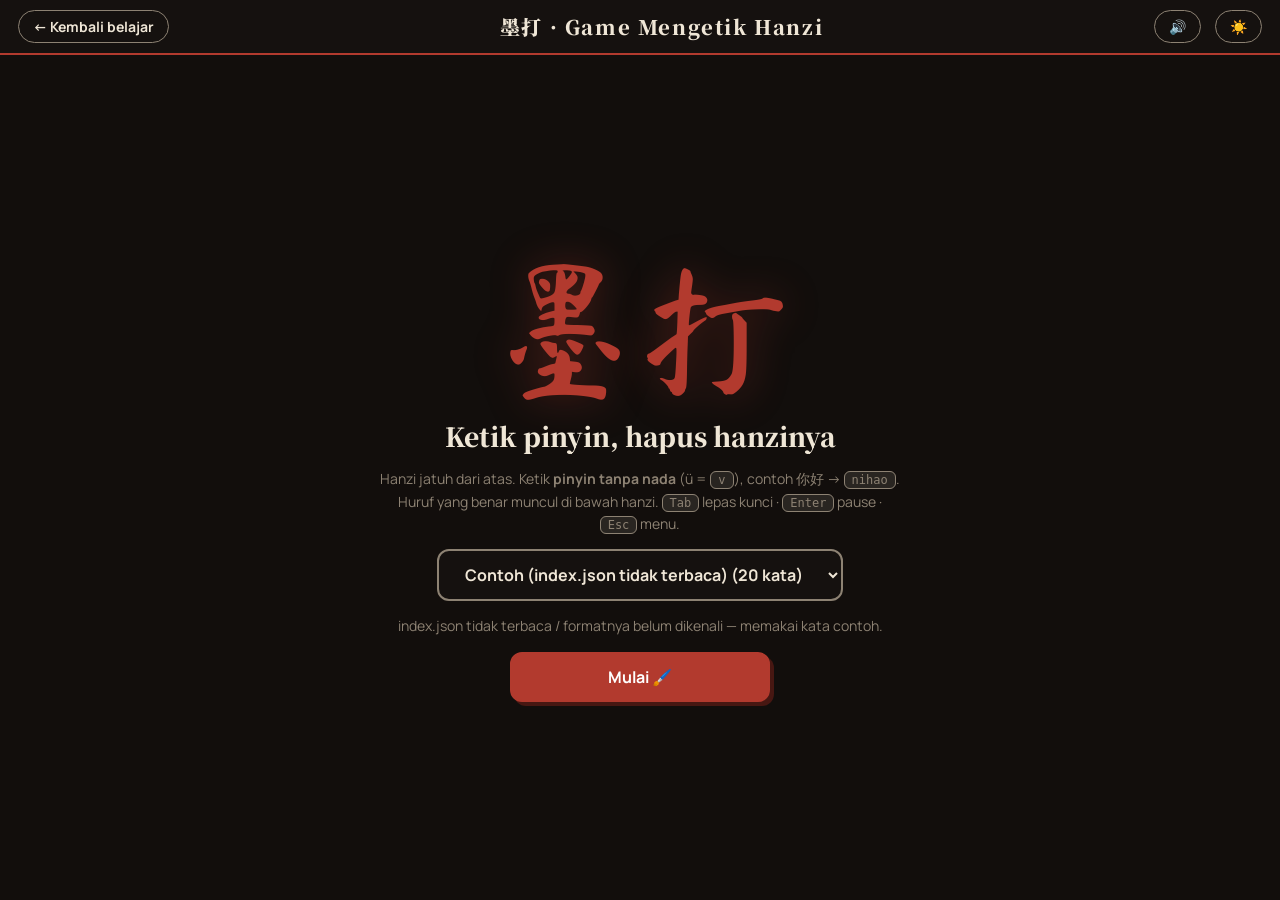
==== game.html @ 481d126b "Rename game to game.html" ====
<!DOCTYPE html>
<html lang="id" data-mode="night" data-accent="vermilion">
<head>
<meta charset="UTF-8">
<meta name="viewport" content="width=device-width, initial-scale=1.0">
<title>墨打 · Game Mengetik Hanzi</title>
<link href="https://fonts.googleapis.com/css2?family=Noto+Serif+SC:wght@600;900&family=Ma+Shan+Zheng&family=Manrope:wght@500;700;800&display=swap" rel="stylesheet">
<!-- tema situs (variabel warna/aksen). Aman kalau gagal dimuat: ada warna cadangan -->
<link rel="stylesheet" href="css/styles.css">
<style>
#zg{position:fixed;inset:0;z-index:50;display:flex;flex-direction:column;font-family:Manrope,system-ui,sans-serif;
  --zb:#15110f;--zf:#efe6d6;--zm:#8d8273;--za:var(--accent,#e0452b);background:var(--zb);color:var(--zf)}
html[data-mode=day] #zg{--zb:#f3ead8;--zf:#2a211a;--zm:#7a6a58}
#zg *{box-sizing:border-box}
#zg-bar{display:flex;align-items:center;gap:14px;padding:10px 18px;border-bottom:2px solid var(--za)}
#zg-bar a,#zg-bar button{color:var(--zf);text-decoration:none;font:700 14px Manrope,sans-serif;background:none;border:1.5px solid var(--zm);border-radius:999px;padding:6px 14px;cursor:pointer}
#zg-bar b{flex:1;text-align:center;font:900 20px 'Noto Serif SC',serif;letter-spacing:.08em}
#zg-stage{flex:1;position:relative;min-height:0}
#cv{display:block;width:100%;height:100%}
.zg-panel{position:absolute;inset:0;display:flex;flex-direction:column;align-items:center;justify-content:center;gap:14px;text-align:center;background:color-mix(in srgb,var(--zb) 86%,transparent);padding:20px}
.zg-panel.hide{display:none}
.zg-big{font:400 clamp(70px,14vw,150px)/1 'Ma Shan Zheng','Noto Serif SC',serif;color:var(--za);text-shadow:0 0 40px color-mix(in srgb,var(--za) 40%,transparent)}
.zg-panel h2{margin:0;font:900 26px 'Noto Serif SC',serif}
.zg-panel p{margin:0;color:var(--zm);font-size:14px;max-width:520px;line-height:1.6}
.zg-panel select,.zg-btn{font:700 16px Manrope,sans-serif;padding:12px 22px;border-radius:12px;border:2px solid var(--zm);background:var(--zb);color:var(--zf);min-width:260px}
.zg-btn{background:var(--za);border-color:var(--za);color:#fff;cursor:pointer;box-shadow:4px 4px 0 color-mix(in srgb,var(--za) 40%,#000)}
.zg-btn:active{transform:translate(2px,2px);box-shadow:2px 2px 0 color-mix(in srgb,var(--za) 40%,#000)}
.zg-stats{display:grid;grid-template-columns:repeat(3,auto);gap:6px 28px;font:700 18px Manrope}
.zg-stats span{display:block;color:var(--zm);font-size:12px;font-weight:600}
kbd{border:1.5px solid var(--zm);border-radius:6px;padding:1px 7px;font-size:12px}
</style>
</head>
<body>
<div id="zg">
  <div id="zg-bar">
    <a href="index.html">← Kembali belajar</a>
    <b>墨打 · Game Mengetik Hanzi</b>
    <button id="zg-sound" title="Suara">🔊</button>
    <button id="zg-mode" title="Siang/malam">☀️</button>
  </div>
  <div id="zg-stage">
    <canvas id="cv"></canvas>
    <div id="zg-menu" class="zg-panel">
      <div class="zg-big">墨打</div>
      <h2>Ketik pinyin, hapus hanzinya</h2>
      <p>Hanzi jatuh dari atas. Ketik <b>pinyin tanpa nada</b> (ü = <kbd>v</kbd>), contoh 你好 → <kbd>nihao</kbd>.
         Huruf yang benar muncul di bawah hanzi. <kbd>Tab</kbd> lepas kunci · <kbd>Enter</kbd> pause · <kbd>Esc</kbd> menu.</p>
      <select id="deck"><option>Memuat deck…</option></select>
      <p id="deckInfo"></p>
      <button class="zg-btn" id="start">Mulai 🖌️</button>
    </div>
    <div id="zg-over" class="zg-panel hide">
      <h2 style="color:var(--za)">游戏结束 · Selesai</h2>
      <div class="zg-stats" id="stats"></div>
      <button class="zg-btn" id="again">Main lagi</button>
      <button class="zg-btn" id="toMenu" style="background:none;color:var(--zf);border-color:var(--zm);box-shadow:none">Menu</button>
    </div>
  </div>
</div>

<script>
(()=>{
const $=s=>document.querySelector(s),cv=$('#cv'),ctx=cv.getContext('2d');
const CJK=/[\u3400-\u9fff]/,TONE=/[āáǎàēéěèīíǐìōóǒòūúǔùǖǘǚǜ]/i;
let W=800,H=500,C={};

/* ---------- tema & ukuran ---------- */
function theme(){const s=getComputedStyle($('#zg')),g=n=>s.getPropertyValue(n).trim();C={bg:g('--zb'),fg:g('--zf'),mut:g('--zm'),ac:g('--za')||'#e0452b'}}
function resize(){const r=cv.parentElement.getBoundingClientRect(),d=window.devicePixelRatio||1;W=r.width;H=r.height;cv.width=W*d;cv.height=H*d;ctx.setTransform(d,0,0,d,0,0)}
addEventListener('resize',resize);
$('#zg-mode').onclick=()=>{const d=document.documentElement;d.dataset.mode=d.dataset.mode==='night'?'day':'night';$('#zg-mode').textContent=d.dataset.mode==='night'?'☀️':'🌙';theme()};

/* ---------- data: index.json + file deck (format dideteksi otomatis) ---------- */
const typed=p=>p.toLowerCase().replace(/[üǖǘǚǜ]/g,'v').normalize('NFD').replace(/[\u0300-\u036f]/g,'').replace(/[^a-z]/g,'');
async function firstOK(list){for(const u of list){try{const r=await fetch(u);if(r.ok)return[u,await r.json()]}catch(e){}}return null}
function norm(c){let h,p,a;
  if(Array.isArray(c)){for(const v of c){if(typeof v!=='string')continue;if(!h&&CJK.test(v))h=v;else if(!p&&TONE.test(v))p=v;else if(!a)a=v}}
  else if(c&&typeof c==='object'){const g=ks=>{for(const k of ks)if(c[k]!=null&&c[k]!=='')return String(c[k])};
    h=g(['hanzi','han','simplified','char','word','zh','chinese','kata']);p=g(['pinyin','py','pron','reading']);a=g(['arti','meaning','id','indonesia','translation','definition','artinya']);
    const vs=Object.values(c).filter(v=>typeof v==='string');
    if(!h||!CJK.test(h))h=vs.find(v=>CJK.test(v));if(!p)p=vs.find(v=>TONE.test(v)&&!CJK.test(v))}
  if(!h||!p||!typed(p))return null;return{h,t:typed(p),p,a:a||''}}
function cardsOf(j){if(Array.isArray(j))return j;if(j&&typeof j==='object'){for(const k of['cards','words','items','vocab','data','list'])if(Array.isArray(j[k]))return j[k];
  const a=Object.values(j);if(a.length&&a.every(v=>v&&typeof v==='object'))return a.flatMap(v=>Array.isArray(v)?v:[v])}return[]}
async function loadDecks(){
  const got=await firstOK(['index.json','data/index.json']);if(!got)return null;
  const[url,j]=got,base=url.includes('/')?url.slice(0,url.lastIndexOf('/')+1):'';
  const ent=Array.isArray(j)?j:(['decks','categories','files','list','items'].map(k=>j[k]).find(Array.isArray)||
    Object.entries(j).map(([k,v])=>typeof v==='string'?{name:k,file:v}:Array.isArray(v)?{name:k,cards:v}:{name:k,...v}));
  const decks=[];
  for(const e of ent){const o=typeof e==='string'?{file:e}:e;let cards=o.cards||o.words;
    if(!cards){const f=o.file||o.path||o.url||o.src||o.json||o.href;if(!f)continue;
      const g=await firstOK([base+f,f,'data/'+f,base+f+'.json','data/'+f+'.json']);if(!g)continue;cards=cardsOf(g[1])}
    const list=cards.map(norm).filter(Boolean);
    if(list.length)decks.push({name:String(o.name||o.title||o.label||o.nama||o.id||o.file||'Deck'),cards:list})}
  return decks}
const SAMPLE=[['你好','nǐ hǎo'],['谢谢','xièxie'],['再见','zàijiàn'],['朋友','péngyou'],['老师','lǎoshī'],['学生','xuésheng'],['中国','Zhōngguó'],['水','shuǐ'],['茶','chá'],['书','shū'],['钱','qián'],['大','dà'],['小','xiǎo'],['吃','chī'],['喝','hē'],['看','kàn'],['听','tīng'],['说','shuō'],['爱','ài'],['家','jiā']].map(([h,p])=>({h,p,a:'',t:typed(p)}));
let decks=[{name:'Contoh (index.json tidak terbaca)',cards:SAMPLE}];
loadDecks().then(d=>{if(d&&d.length){decks=[...d,{name:'Semua deck (gabungan)',cards:d.flatMap(x=>x.cards)}]}else $('#deckInfo').textContent='index.json tidak terbaca / formatnya belum dikenali — memakai kata contoh.';
  $('#deck').innerHTML=decks.map((x,i)=>`<option value="${i}">${x.name} (${x.cards.length} kata)</option>`).join('')});

/* ---------- suara (WebAudio, tanpa file) ---------- */
let AC,mute=false;
function snd(f0,f1,d,v=.15,type='sine',nz=0){if(mute)return;AC=AC||new(window.AudioContext||window.webkitAudioContext)();const t=AC.currentTime,g=AC.createGain();
  g.gain.setValueAtTime(v,t);g.gain.exponentialRampToValueAtTime(.001,t+d);g.connect(AC.destination);
  if(nz){const n=AC.sampleRate*d|0,b=AC.createBuffer(1,n,AC.sampleRate),a=b.getChannelData(0);for(let i=0;i<n;i++)a[i]=Math.random()*2-1;
    const s=AC.createBufferSource(),f=AC.createBiquadFilter();s.buffer=b;f.type='lowpass';f.frequency.setValueAtTime(f0,t);f.frequency.exponentialRampToValueAtTime(Math.max(40,f1),t+d);s.connect(f);f.connect(g);s.start(t)}
  else{const o=AC.createOscillator();o.type=type;o.frequency.setValueAtTime(f0,t);o.frequency.exponentialRampToValueAtTime(f1,t+d);o.connect(g);o.start(t);o.stop(t+d)}}
const seq=(fs,gap,fn)=>fs.forEach((f,i)=>setTimeout(()=>fn(f),i*gap));
const S={shoot:()=>snd(900,300,.09,.1,'triangle'),hit:()=>snd(300,120,.08,.15),boom:()=>snd(1500,60,.5,.5,'sine',1),err:()=>snd(160,100,.18,.1,'sawtooth'),
  life:()=>snd(400,50,.6,.2,'sawtooth'),up:()=>seq([523,659,784,1047],90,f=>snd(f,f,.1,.1,'square')),over:()=>seq([392,330,262,196],200,f=>snd(f,f*.95,.22,.12,'sawtooth'))};
const PENTA=[261.6,293.7,329.6,392,440,523.3];let musicT;
const music=on=>{clearInterval(musicT);if(on)musicT=setInterval(()=>{if(st==='play'&&!paused)snd(PENTA[Math.random()*6|0],PENTA[Math.random()*6|0],1.6,.04)},1400)};
$('#zg-sound').onclick=()=>{mute=!mute;$('#zg-sound').textContent=mute?'🔇':'🔊'};

/* ---------- state game ---------- */
let st='menu',paused=false,words=[],es=[],bs=[],ps=[],tg=null,lives,score,level,kills,combo,best,ok,bad,time,spT,deckName='',T=0;
const R=(a,b)=>a+Math.random()*(b-a);
function start(){words=decks[+$('#deck').value||0].cards;deckName=decks[+$('#deck').value||0].name;es=[];bs=[];ps=[];tg=null;lives=3;score=0;level=1;kills=0;combo=0;best=0;ok=0;bad=0;time=0;spT=.5;
  st='play';paused=false;$('#zg-menu').classList.add('hide');$('#zg-over').classList.add('hide');document.activeElement.blur();music(true)}
function spawn(){const used=new Set(es.filter(e=>!e.dead).map(e=>e.t[0])),c=words.filter(w=>!used.has(w.t[0]));if(!c.length)return;
  const w=c[Math.random()*c.length|0];ctx.font='900 56px "Noto Serif SC",serif';const bw=Math.max(ctx.measureText(w.h).width+36,84);
  es.push({...w,w:bw,h:80,x:R(bw/2+20,Math.max(bw/2+21,W-bw/2-20)),y:-90,sp:(30+level*5+R(0,12))*H/660,n:0,fin:false,dead:false,fl:0,ph:R(0,6.28)})}
function key(ch){if(!tg){const c=es.filter(e=>!e.dead&&!e.fin&&e.t[0]===ch);if(!c.length)return miss();tg=c.reduce((a,b)=>b.y>a.y?b:a)}
  if(tg.t[tg.n]===ch){tg.n++;ok++;combo++;best=Math.max(best,combo);score+=10*(1+combo/10|0);const last=tg.n===tg.t.length,p=tip();
    bs.push({x:p[0],y:p[1],e:tg,last});S.shoot();if(last){tg.fin=true;tg=null}}else miss()}
function miss(){bad++;combo=0;S.err()}
function splat(x,y,n=22,col=C.ac){for(let i=0;i<n;i++){const a=R(0,6.28),v=R(40,260);ps.push({x,y,vx:Math.cos(a)*v,vy:Math.sin(a)*v,l:R(.35,.9),r:R(2,7),c:col})}}
const shipXY=()=>[W/2,H-70],tip=()=>{const[x,y]=shipXY(),a=ang();return[x+Math.sin(a)*52,y-Math.cos(a)*52]};
const ang=()=>{const[x,y]=shipXY();return tg&&!tg.dead?Math.atan2(tg.x-x,y-(tg.y+40)):0};

/* ---------- update ---------- */
function update(dt){
  if(st!=='play'||paused)return;T+=dt;time+=dt;spT-=dt;
  if(spT<=0){spawn();spT=Math.max(.8,2.8-level*.18)+R(0,.7)}
  for(const e of es){e.y+=e.sp*dt;e.fl=Math.max(0,e.fl-dt);e.x+=Math.sin(T*1.4+e.ph)*14*dt;e.x=Math.max(e.w/2+4,Math.min(W-e.w/2-4,e.x));
    if(!e.dead&&e.y+e.h+22>H-100){e.dead=true;if(tg===e)tg=null;lives--;combo=0;splat(e.x,e.y+40,40,'#c0392b');S.life()}}
  for(let i=bs.length-1;i>=0;i--){const b=bs[i];if(b.e.dead&&!b.last){bs.splice(i,1);continue}
    const dx=b.e.x-b.x,dy=b.e.y+40-b.y,d=Math.hypot(dx,dy),s=1000*dt;
    if(d<=s){bs.splice(i,1);b.e.fl=.12;splat(b.e.x,b.e.y+40,6,C.fg);S.hit();
      if(b.last&&!b.e.dead){b.e.dead=true;splat(b.e.x,b.e.y+40,34);S.boom();score+=50*b.e.t.length;if(++kills%10===0){level++;S.up()}}}
    else{b.x+=dx/d*s;b.y+=dy/d*s}}
  es=es.filter(e=>!e.dead);
  for(let i=ps.length-1;i>=0;i--){const p=ps[i];p.x+=p.vx*dt;p.y+=p.vy*dt;p.vx*=.96;p.vy*=.96;if((p.l-=dt)<=0)ps.splice(i,1)}
  if(lives<=0)over()}
function over(){st='over';music(false);S.over();const m=time/60,wpm=time>3?ok/5/m:0,acc=ok+bad?100*ok/(ok+bad):100;
  $('#stats').innerHTML=[['Skor',score],['Level',level],['Kata',kills],['WPM',wpm.toFixed(0)],['Akurasi',acc.toFixed(0)+'%'],['Combo maks',best]].map(([k,v])=>`<div><span>${k}</span>${v}</div>`).join('');
  $('#zg-over').classList.remove('hide')}

/* ---------- gambar ---------- */
function rr(x,y,w,h,r){ctx.beginPath();ctx.roundRect?ctx.roundRect(x,y,w,h,r):ctx.rect(x,y,w,h)}
function draw(){
  ctx.fillStyle=C.bg;ctx.fillRect(0,0,W,H);
  // wash tinta: noda lembut
  for(const[fx,fy,r,a]of[[.2,.3,.45,.07],[.8,.65,.5,.06],[.5,.1,.35,.05]]){const g=ctx.createRadialGradient(W*fx,H*fy,0,W*fx,H*fy,H*r);g.addColorStop(0,C.mut);g.addColorStop(1,'transparent');ctx.globalAlpha=a;ctx.fillStyle=g;ctx.fillRect(0,0,W,H)}
  ctx.globalAlpha=.12;ctx.strokeStyle=C.mut;ctx.lineWidth=1;for(let x=W/8;x<W;x+=W/8){ctx.beginPath();ctx.moveTo(x,0);ctx.lineTo(x,H);ctx.stroke()}ctx.globalAlpha=1;
  if(st==='menu')return;
  for(const e of es){const lock=e===tg,l=e.x-e.w/2;
    ctx.globalAlpha=1;rr(l,e.y,e.w,e.h,10);ctx.fillStyle=C.ac;ctx.globalAlpha=e.fl>0?.45:.16;ctx.fill();ctx.globalAlpha=1;
    ctx.strokeStyle=C.ac;ctx.lineWidth=lock?4:2;ctx.stroke();
    ctx.fillStyle=C.fg;ctx.font='900 56px "Noto Serif SC",serif';ctx.textAlign='center';ctx.textBaseline='middle';ctx.fillText(e.h,e.x,e.y+e.h/2+3);
    ctx.fillStyle=C.ac;ctx.font='800 22px Manrope,sans-serif';ctx.textBaseline='top';ctx.fillText(e.t.slice(0,e.n),e.x,e.y+e.h+6);
    if(lock){const[sx,sy]=shipXY();ctx.setLineDash([6,8]);ctx.strokeStyle=C.mut;ctx.lineWidth=1.5;ctx.beginPath();ctx.moveTo(sx,sy-50);ctx.lineTo(e.x,e.y+e.h);ctx.stroke();ctx.setLineDash([])}}
  for(const b of bs){ctx.fillStyle=C.ac;ctx.beginPath();ctx.arc(b.x,b.y,5,0,6.3);ctx.fill()}
  for(const p of ps){ctx.globalAlpha=Math.min(1,p.l*2);ctx.fillStyle=p.c;ctx.beginPath();ctx.arc(p.x,p.y,p.r,0,6.3);ctx.fill()}ctx.globalAlpha=1;
  // kuas (kapal)
  const[x,y]=shipXY();ctx.save();ctx.translate(x,y);ctx.rotate(ang());
  ctx.fillStyle=C.fg;ctx.fillRect(-4,-4,8,58);
  ctx.fillStyle=C.ac;ctx.beginPath();ctx.moveTo(-10,-4);ctx.quadraticCurveTo(-12,-32,0,-54);ctx.quadraticCurveTo(12,-32,10,-4);ctx.closePath();ctx.fill();ctx.restore();
  // HUD
  ctx.textAlign='left';ctx.textBaseline='top';ctx.fillStyle=C.fg;ctx.font='700 16px Manrope,sans-serif';
  const wpm=time>3?ok/5/(time/60):0,acc=ok+bad?100*ok/(ok+bad):100;
  ctx.fillText(`分 ${score}   Level ${level}   Combo ${combo}`,16,14);ctx.fillStyle=C.mut;ctx.font='600 13px Manrope,sans-serif';
  ctx.fillText(`WPM ${wpm.toFixed(0)} · Akurasi ${acc.toFixed(0)}% · ${deckName}`,16,38);
  // nyawa = tiga stempel 命
  for(let i=0;i<3;i++){const sx=W-50-i*44,sy=H-56;rr(sx,sy,34,34,6);if(i<lives){ctx.fillStyle=C.ac;ctx.fill();ctx.fillStyle='#fff'}else{ctx.strokeStyle=C.mut;ctx.lineWidth=2;ctx.stroke();ctx.fillStyle=C.mut}
    ctx.font='900 22px "Noto Serif SC",serif';ctx.textAlign='center';ctx.textBaseline='middle';ctx.fillText('命',sx+17,sy+18)}
  if(paused){ctx.fillStyle=C.bg;ctx.globalAlpha=.7;ctx.fillRect(0,0,W,H);ctx.globalAlpha=1;ctx.fillStyle=C.ac;ctx.font='400 90px "Ma Shan Zheng",serif';ctx.textAlign='center';ctx.fillText('暂停 · PAUSE',W/2,H/2-40)}
}

/* ---------- input & loop ---------- */
addEventListener('keydown',e=>{
  if(e.key==='Escape'&&st!=='menu'){st='menu';music(false);$('#zg-over').classList.add('hide');$('#zg-menu').classList.remove('hide');return}
  if(st==='menu'&&e.key==='Enter'&&document.activeElement.tagName!=='BUTTON'){start();return}
  if(st!=='play')return;
  if(e.key==='Enter'){paused=!paused;return}
  if(e.key==='Tab'){e.preventDefault();tg=null;return}
  if(!paused&&!e.ctrlKey&&!e.metaKey&&!e.altKey&&/^[a-z]$/i.test(e.key)){e.preventDefault();key(e.key.toLowerCase())}});
$('#start').onclick=start;$('#again').onclick=start;
$('#toMenu').onclick=()=>{st='menu';$('#zg-over').classList.add('hide');$('#zg-menu').classList.remove('hide')};
let last=performance.now();
(function loop(t){const dt=Math.min(.05,(t-last)/1000);last=t;update(dt);draw();requestAnimationFrame(loop)})(last);
theme();resize();
})();
</script>
</body>
</html>
---- css/styles.css ----
:root{
  --radius-lg: 28px;
  --radius-md: 16px;
  --radius-sm: 10px;
  --font-display: 'Noto Serif SC', 'Songti SC', serif;
  --font-brush: 'Ma Shan Zheng', cursive;
  --font-ui: 'Manrope', -apple-system, 'Segoe UI', sans-serif;
}

:root[data-mode="day"]{
  --bg-0:#e9e1cd;
  --bg-1:#f3ecdc;
  --surface:#faf5e8;
  --ink:#211d1a;
  --ink-soft:#6b6355;
  --ink-faint:#9a927f;
  --hairline:rgba(33,29,26,0.12);
  --shadow:rgba(60,45,25,0.22);
  --shadow-soft:rgba(60,45,25,0.10);
}
:root[data-mode="night"]{
  --bg-0:#100f14;
  --bg-1:#181720;
  --surface:#1f1e29;
  --ink:#efe9da;
  --ink-soft:#a29c8c;
  --ink-faint:#726c60;
  --hairline:rgba(239,233,218,0.10);
  --shadow:rgba(0,0,0,0.55);
  --shadow-soft:rgba(0,0,0,0.35);
}

:root[data-accent="vermilion"]{ --accent:#b23a2e; --accent-2:#8c2e24; --accent-tint:#f0d9d3; }
:root[data-accent="jade"]     { --accent:#3f7a5c; --accent-2:#2e5c45; --accent-tint:#d7e8de; }
:root[data-accent="indigo"]   { --accent:#3c4a8c; --accent-2:#2c376b; --accent-tint:#dadeef; }
:root[data-accent="gold"]     { --accent:#a9821f; --accent-2:#846419; --accent-tint:#eee3c4; }

:root{
  --stamp-0:#b23a2e; --stamp-1:#3f7a5c; --stamp-2:#3c4a8c; --stamp-3:#a9821f;
  --stamp-4:#8b3f72; --stamp-5:#2e7d82; --stamp-6:#a85c2e; --stamp-7:#516175;
}

* { box-sizing: border-box; }
html,body{ height:100%; margin:0; }
html{ -webkit-text-size-adjust:100%; text-size-adjust:100%; }
body{
  background: radial-gradient(ellipse at 15% 0%, var(--bg-1), var(--bg-0) 70%);
  color: var(--ink);
  font-family: var(--font-ui);
  min-height:100vh;
  max-width:100vw;
  display:flex;
  flex-direction:column;
  align-items:center;
  overflow-x:hidden;
  transition: background .4s ease, color .4s ease;
}
button, select, .card-perspective{ touch-action: manipulation; }

.ambient{
  position:fixed; inset:0; z-index:0; pointer-events:none; overflow:hidden;
}
.ambient span{
  position:absolute; font-family:var(--font-display); color:var(--ink);
  opacity:.045; font-weight:700; user-select:none;
  animation: drift 70s linear infinite;
}
@keyframes drift{
  0%{ transform: translateY(0) rotate(0deg); }
  100%{ transform: translateY(-140px) rotate(6deg); }
}

header{
  width:100%; max-width:920px; padding: 34px 24px 10px; position:relative; z-index:1;
  display:flex; align-items:flex-end; justify-content:space-between; gap:16px; flex-wrap:wrap;
}
.brand{ display:flex; align-items:baseline; gap:14px; }
.brand .glyph{
  font-family: var(--font-brush); font-size:44px; color:var(--accent); line-height:1;
}
.brand h1{
  font-family: var(--font-display); font-size:26px; margin:0; letter-spacing:.5px;
}
.brand-sub{ font-size:12.5px; color:var(--ink-soft); margin-top:2px; }

.brush-divider{ width:100%; max-width:920px; height:14px; margin: 2px 0 18px; position:relative; z-index:1; }
.brush-divider svg path{
  stroke:var(--accent); stroke-width:3; fill:none; stroke-linecap:round;
  stroke-dasharray: 900; stroke-dashoffset:900;
  animation: draw 1.4s ease forwards .2s;
}
@keyframes draw{ to{ stroke-dashoffset:0; } }

.controls-row{
  display:flex; gap:10px; flex-wrap:wrap; align-items:center;
}
.theme-dots{ display:flex; gap:6px; align-items:center; margin-left:4px; }
.theme-dot{
  width:20px; height:20px; border-radius:50%; cursor:pointer; border:2px solid transparent;
  transition: transform .15s ease;
}
.theme-dot:hover{ transform: scale(1.15); }
.theme-dot.active{ border-color: var(--ink); }
.mode-toggle{
  width:34px; height:34px; border-radius:50%; border:1px solid var(--hairline); background:var(--surface);
  color:var(--ink); cursor:pointer; font-size:15px; display:flex; align-items:center; justify-content:center;
}

button, select{ font-family: var(--font-ui); }
.btn{
  border:1px solid var(--hairline); background:var(--surface); color:var(--ink);
  padding:9px 16px; border-radius:999px; font-size:13.5px; font-weight:600; cursor:pointer;
  transition: transform .12s ease, box-shadow .12s ease, background .2s ease; white-space:nowrap;
}
.btn:hover{ transform: translateY(-1px); box-shadow: 0 4px 14px var(--shadow-soft); }
.btn:active{ transform: translateY(0); }
.btn-accent{ background:var(--accent); color:#fdf9f0; border-color:transparent; }
.btn-accent:hover{ box-shadow: 0 6px 18px var(--shadow); }
.btn-ghost{ background:transparent; }
.btn-danger{ background:#c0392b; color:#fdf9f0; border-color:transparent; }
.btn-ok{ background:#2f7a4d; color:#fdf9f0; border-color:transparent; }

.deck-dropdown-container{
  position: relative;
  width: 100%;
  max-width: 720px;
  padding: 0 24px;
  margin: 4px 0 16px;
  z-index: 10;
}
.dropdown-trigger{
  width: 100%;
  padding: 12px 20px;
  border-radius: var(--radius-md);
  border: 1.5px solid var(--hairline);
  background: var(--surface);
  color: var(--ink);
  font-family: var(--font-ui);
  font-weight: 700;
  font-size: 14.5px;
  display: flex;
  justify-content: space-between;
  align-items: center;
  cursor: pointer;
  box-shadow: 0 4px 14px var(--shadow-soft);
  transition: all .2s ease;
}
.dropdown-trigger:hover{ border-color: var(--accent); }
.dropdown-trigger span.arrow{ transition: transform .2s ease; }
.deck-dropdown-container.open .dropdown-trigger span.arrow{ transform: rotate(180deg); }

.dropdown-menu{
  position: absolute;
  top: calc(100% + 6px);
  left: 24px;
  right: 24px;
  background: var(--surface);
  border: 1.5px solid var(--hairline);
  border-radius: var(--radius-md);
  box-shadow: 0 12px 30px var(--shadow);
  display: none;
  flex-direction: column;
  overflow: hidden;
  max-height: 320px;
  overflow-y: auto;
  z-index: 20;
}
.deck-dropdown-container.open .dropdown-menu{
  display: flex;
  animation: dropdownFade .15s ease;
}
@keyframes dropdownFade{
  from{ opacity: 0; transform: translateY(-6px); }
  to{ opacity: 1; transform: translateY(0); }
}

.dropdown-group-header{
  padding: 10px 18px;
  font-size: 12px;
  text-transform: uppercase;
  letter-spacing: 1px;
  font-weight: 800;
  color: var(--accent);
  background: color-mix(in srgb, var(--accent) 8%, var(--surface));
  border-bottom: 1px solid var(--hairline);
}
.dropdown-item{
  padding: 10px 18px 10px 32px;
  display: flex;
  justify-content: space-between;
  align-items: center;
  cursor: pointer;
  border-bottom: 1px solid var(--hairline);
  transition: background .15s ease;
}
.dropdown-item:last-child{ border-bottom: none; }
.dropdown-item:hover{
  background: color-mix(in srgb, var(--accent) 12%, var(--surface));
}
.dropdown-item.active{
  background: var(--accent);
  color: #fdf9f0;
}
.dropdown-item .item-name{ font-family: var(--font-display); font-weight: 700; font-size: 14px; }
.dropdown-item .item-count{ font-size: 11.5px; opacity: 0.8; font-weight: 600; }

.pill-row{ display:flex; gap:8px; margin: 18px 0 6px; position:relative; z-index:1; }
.pill{
  padding:9px 20px; border-radius:999px; border:1px solid var(--hairline); background:var(--surface);
  color:var(--ink-soft); font-weight:700; cursor:pointer; font-size:14px; transition: all .2s ease;
}
.pill.active{ background:var(--accent); color:#fdf9f0; border-color:transparent; }

.section-row{
  display:flex; gap:8px; margin: 2px 0 14px; position:relative; z-index:1; flex-wrap:wrap; justify-content:center;
}
select.deck-select{
  border:1px solid var(--hairline); background:var(--surface); color:var(--ink);
  padding:9px 14px; border-radius:999px; font-size:13.5px; font-weight:600; cursor:pointer;
}

.meta-row{
  width:100%; max-width:640px; margin: 10px 0 4px; padding: 0 24px; position:relative; z-index:1;
}
.progress-track{
  width:100%; height:8px; border-radius:8px; background:var(--hairline); overflow:hidden;
  box-shadow: inset 0 1px 2px var(--shadow-soft);
}
.progress-fill{
  height:100%; border-radius:8px; width:0%;
  background: linear-gradient(90deg, var(--accent), color-mix(in srgb, var(--accent) 70%, white));
  transition: width .35s ease;
}
.stats-line{
  display:flex; justify-content:space-between; font-size:12px; color:var(--ink-soft); margin-top:6px;
}
.stats-line b{ color:var(--ink); }

.stage{
  width:100%; max-width:640px; flex:1; display:flex; align-items:center; justify-content:center;
  padding: 18px 24px 8px; position:relative; z-index:1;
}
.card-perspective{
  width:100%; aspect-ratio: 4 / 3; perspective:1800px; cursor:grab;
  touch-action: none; user-select:none; position:relative;
}
.card-perspective:active{ cursor:grabbing; }
.card{
  position:relative; width:100%; height:100%; transform-style:preserve-3d;
  transition: transform .55s cubic-bezier(.4,.15,.2,1);
  will-change: transform;
}
.card.flipped{ transform: rotateY(180deg); }
.card.shake{ animation: shake .4s ease; }
.card.dragging{ transition:none; }

.swipe-badge{
  position:absolute; top:22px; z-index:5; padding:8px 16px; border-radius:10px;
  font-weight:800; font-size:14px; letter-spacing:1.5px; border:3px solid; opacity:0;
  pointer-events:none; transform: rotate(-10deg) scale(.85);
  transition: opacity .12s ease, transform .12s ease;
}
.swipe-badge.tahu{ right:18px; color:#2f7a4d; border-color:#2f7a4d; }
.swipe-badge.belum{ left:18px; color:#c0392b; border-color:#c0392b; }
@keyframes shake{
  0%,100%{ transform: translateX(0) rotateY(var(--ry,0)); }
  25%{ transform: translateX(-8px) rotateY(var(--ry,0)); }
  75%{ transform: translateX(8px) rotateY(var(--ry,0)); }
}

.face{
  position:absolute; inset:0; backface-visibility:hidden; border-radius: var(--radius-lg);
  background:
    radial-gradient(circle at 18% 14%, color-mix(in srgb, var(--card-color, var(--accent)) 38%, transparent), transparent 55%),
    linear-gradient(155deg, color-mix(in srgb, var(--card-color, var(--accent)) 20%, var(--surface)) 0%, var(--surface) 62%);
  border: 1px solid color-mix(in srgb, var(--card-color, var(--accent)) 32%, var(--hairline));
  box-shadow: 0 18px 40px var(--shadow), 0 2px 0 var(--hairline) inset;
  display:flex; flex-direction:column; align-items:center; justify-content:center;
  padding: 28px; text-align:center; overflow:hidden;
  transition: background .35s ease, border-color .35s ease;
}
.face::before{
  content:""; position:absolute; inset:0; border-radius: var(--radius-lg);
  background-image: radial-gradient(circle at 20% 20%, rgba(0,0,0,0.02), transparent 60%);
  pointer-events:none;
}
.face::after{
  content:""; position:absolute; left:0; right:0; bottom:0; height:6px;
  background: color-mix(in srgb, var(--card-color, var(--accent)) 70%, transparent);
  opacity:.65;
}
.face-back{ transform: rotateY(180deg); }

.stamp{
  position:absolute; top:20px; left:20px; width:58px; height:58px; border-radius:10px;
  display:flex; align-items:center; justify-content:center; color:#fdf3e6; font-family:var(--font-display);
  font-weight:800; font-size:13px; transform: rotate(-6deg); letter-spacing:.5px;
  box-shadow: 0 4px 10px var(--shadow-soft);
}
.box-dots{ position:absolute; top:26px; right:24px; display:flex; gap:4px; }
.box-dots span{ width:7px; height:7px; border-radius:50%; background:var(--hairline); }
.box-dots span.on{ background:var(--accent); }

.front-text{
  font-family: var(--font-display); font-weight:700; line-height:1.15; color:var(--ink);
  word-break: break-word;
}
.front-text.hanzi-font{ font-family:'Noto Serif SC', serif; }

.back-answer{ font-size:18px; color:var(--ink); line-height:1.6; }
.back-answer .lbl{ font-size:11px; letter-spacing:1.5px; text-transform:uppercase; color:var(--ink-faint); display:block; margin-top:4px; }
.back-hint{ position:absolute; bottom:18px; font-size:11.5px; color:var(--ink-faint); }

.burst{ position:absolute; inset:0; pointer-events:none; }
.burst span{
  position:absolute; top:50%; left:50%; font-size:20px; opacity:0;
  animation: burst .8s ease forwards;
}
@keyframes burst{
  0%{ opacity:1; transform: translate(-50%,-50%) scale(.4); }
  100%{ opacity:0; transform: translate(calc(-50% + var(--dx)), calc(-50% + var(--dy))) scale(1.1); }
}

.actions{
  display:flex; gap:10px; flex-wrap:wrap; justify-content:center; padding: 16px 24px 34px; position:relative; z-index:1;
}
.actions .btn{ padding:12px 20px; font-size:14px; }

.empty-state{
  max-width:520px; margin: 40px auto; text-align:center; padding: 44px 32px;
  background:var(--surface); border-radius: var(--radius-lg); box-shadow: 0 14px 34px var(--shadow-soft);
  position:relative; z-index:1;
}
.empty-state .glyph{ font-family:var(--font-brush); font-size:56px; color:var(--accent); }
.empty-state h2{ font-family:var(--font-display); margin:8px 0 6px; }
.empty-state p{ color:var(--ink-soft); font-size:14px; line-height:1.6; margin-bottom:20px; }
.empty-state code{ background:var(--bg-1); padding:1px 6px; border-radius:5px; }

.modal-backdrop{
  position:fixed; inset:0; background:rgba(10,8,6,0.45); display:flex; align-items:center; justify-content:center;
  z-index:50; opacity:0; pointer-events:none; transition:opacity .2s ease;
}
.modal-backdrop.show{ opacity:1; pointer-events:auto; }
.modal{
  background:var(--surface); border-radius: var(--radius-md); padding:28px; width:340px; max-width:90vw;
  box-shadow: 0 24px 60px rgba(0,0,0,0.35); transform: translateY(10px); transition: transform .2s ease;
}
.modal-backdrop.show .modal{ transform: translateY(0); }
.modal h3{ font-family:var(--font-display); margin:0 0 14px; }
.modal p{ font-size:14px; color:var(--ink-soft); line-height:1.7; }
.modal .row{ display:flex; gap:8px; justify-content:flex-end; margin-top:20px; }

footer{ text-align:center; font-size:11.5px; color:var(--ink-faint); padding-bottom:20px; position:relative; z-index:1; }
kbd{ background:var(--hairline); padding:1px 6px; border-radius:5px; font-size:10.5px; }

:focus-visible{ outline:2px solid var(--accent); outline-offset:2px; }

@media (prefers-reduced-motion: reduce){
  *{ animation: none !important; transition: none !important; }
}

@media (max-width: 560px){
  .brand .glyph{ font-size:34px; } .brand h1{ font-size:20px; }
  .face{ padding:20px; }
}

/* ===== Halaman Sumber & Unduh ===== */
.res-btn{ display:inline-flex; align-items:center; gap:6px; text-decoration:none; }
#resourcesPage{
  display:none; width:100%; max-width:920px; padding: 6px 24px 40px;
  flex-direction:column; gap:22px; position:relative; z-index:1;
}
body.view-sumber #resourcesPage{ display:flex; }
body.view-sumber #app,
body.view-sumber #emptyState{ display:none !important; }
.res-top{ display:flex; align-items:center; justify-content:space-between; gap:12px; flex-wrap:wrap; }
.res-top h2{ font-family:var(--font-display); font-size:22px; margin:0; }
.res-lead{ color:var(--ink-soft); font-size:14px; line-height:1.7; margin:0; max-width:680px; }
.res-section-title{
  font-size:12px; letter-spacing:1.4px; text-transform:uppercase; font-weight:800; color:var(--accent); margin:6px 0 -6px;
}
.hsk-grid{ display:grid; grid-template-columns:repeat(auto-fit, minmax(190px, 1fr)); gap:14px; }
.hsk-card{
  --c: var(--accent);
  background:
    radial-gradient(circle at 15% 10%, color-mix(in srgb, var(--c) 30%, transparent), transparent 60%),
    linear-gradient(155deg, color-mix(in srgb, var(--c) 16%, var(--surface)) 0%, var(--surface) 65%);
  border:1px solid color-mix(in srgb, var(--c) 32%, var(--hairline));
  border-radius: var(--radius-md); padding:20px 18px 18px; display:flex; flex-direction:column; gap:12px;
  box-shadow: 0 10px 26px var(--shadow-soft); position:relative; overflow:hidden;
  transition: transform .15s ease, box-shadow .15s ease;
}
.hsk-card:hover{ transform: translateY(-2px); box-shadow: 0 14px 30px var(--shadow); }
.hsk-card::after{ content:""; position:absolute; left:0; right:0; bottom:0; height:5px; background:var(--c); opacity:.7; }
.hsk-card .lvl-stamp{
  width:52px; height:52px; border-radius:10px; background:var(--c); color:#fdf3e6;
  font-family:var(--font-display); font-weight:900; font-size:13px; line-height:1.15;
  display:flex; flex-direction:column; align-items:center; justify-content:center; transform: rotate(-5deg);
  box-shadow: 0 4px 10px var(--shadow-soft);
}
.hsk-card .lvl-stamp b{ font-size:20px; }
.hsk-card h3{ font-family:var(--font-display); font-size:18px; margin:0; }
.hsk-card p{ margin:0; font-size:12.5px; color:var(--ink-soft); line-height:1.55; flex:1; }
.hsk-card .dl-btn{
  display:flex; align-items:center; justify-content:center; gap:8px; text-decoration:none;
  background:var(--c); color:#fdf9f0; border:none; padding:11px 14px; border-radius:999px;
  font-weight:700; font-size:13.5px; cursor:pointer; transition: transform .12s ease, box-shadow .12s ease;
}
.hsk-card .dl-btn:hover{ transform: translateY(-1px); box-shadow: 0 6px 16px var(--shadow); }
.ref-card{
  background:var(--surface); border:1px solid var(--hairline); border-radius:var(--radius-md);
  padding:20px 22px; display:flex; gap:16px; align-items:center; justify-content:space-between; flex-wrap:wrap;
  box-shadow: 0 8px 22px var(--shadow-soft);
}
.ref-card .ref-text{ flex:1; min-width:220px; }
.ref-card h3{ font-family:var(--font-display); margin:0 0 4px; font-size:17px; }
.ref-card p{ margin:0; font-size:13px; color:var(--ink-soft); line-height:1.6; }
.res-note{
  font-size:12.5px; color:var(--ink-soft); line-height:1.65; padding:12px 16px; border-radius:var(--radius-sm);
  background: color-mix(in srgb, var(--accent) 8%, var(--surface)); border:1px dashed var(--hairline);
}
.footer-link{ color:var(--accent); font-weight:700; cursor:pointer; text-decoration:underline; background:none; border:none; padding:0; font-size:inherit; }

/* ===== Tombol unduh besar & mencolok (flat) ===== */
.btn-cta{
  --b: var(--accent);
  display:inline-flex; align-items:center; justify-content:center; gap:10px; text-decoration:none; cursor:pointer;
  background: var(--b); color:#fffaf0; font-family:var(--font-ui); font-weight:800; letter-spacing:.3px;
  border:none; border-radius:999px; padding:14px 28px; font-size:16px;
  box-shadow: 0 6px 18px color-mix(in srgb, var(--b) 40%, transparent);
  transition: transform .15s ease, box-shadow .15s ease, filter .15s ease;
}
.btn-cta:hover{ transform: translateY(-2px); filter:brightness(1.08); box-shadow: 0 10px 24px color-mix(in srgb, var(--b) 50%, transparent); }
.btn-cta:active{ transform: scale(.98); }
.btn-cta .ico{ font-size:1.3em; line-height:1; }

.header-dl{ padding:11px 20px; font-size:14.5px; animation: dlPulse 2.4s ease-in-out infinite; }
@keyframes dlPulse{
  0%,100%{ box-shadow: 0 0 0 0 color-mix(in srgb, var(--b) 45%, transparent); }
  50%{ box-shadow: 0 0 0 10px color-mix(in srgb, var(--b) 0%, transparent); }
}

.dl-banner-wrap{ width:100%; max-width:720px; padding:0 24px; margin:6px 0 14px; position:relative; z-index:2; }
.dl-banner{ width:100%; padding:18px 24px; font-size:19px; border-radius:22px; flex-direction:column; gap:2px; text-align:center; }
.dl-banner .sub{ font-size:12.5px; font-weight:600; opacity:.92; letter-spacing:.2px; }
.dl-banner .main{ display:flex; align-items:center; gap:10px; }

.hsk-card .dl-btn{
  padding:15px 14px; font-size:15px; font-weight:800; border-radius:999px; margin-top:4px;
  background: var(--c); border:none; color:#fffaf0;
  box-shadow: 0 6px 16px color-mix(in srgb, var(--c) 38%, transparent);
  transition: transform .15s ease, box-shadow .15s ease, filter .15s ease;
}
.hsk-card .dl-btn:hover{ transform: translateY(-2px); filter:brightness(1.08); box-shadow: 0 10px 22px color-mix(in srgb, var(--c) 48%, transparent); }
.hsk-card .dl-btn:active{ transform: scale(.98); }
.hsk-card{ padding-bottom:22px; }
.ref-card .btn-cta{ padding:12px 22px; font-size:14.5px; }

/* ===== Halaman Latihan Ujian (Practice Exam) ===== */
.hidden{ display:none !important; }

#latihanPage{
  display:none; width:100%; max-width:760px; padding:6px 24px 40px;
  flex-direction:column; gap:22px; position:relative; z-index:1;
}
body.view-latihan #latihanPage{ display:flex; }
body.view-latihan #app,
body.view-latihan #emptyState,
body.view-latihan #resourcesPage{ display:none !important; }
body.view-sumber #latihanPage{ display:none !important; }

.lat-top{ display:flex; align-items:center; justify-content:space-between; gap:12px; flex-wrap:wrap; }
.lat-top h2{ font-family:var(--font-display); font-size:22px; margin:0; }

.lat-login{
  max-width:420px; margin:20px auto; background:var(--surface); padding:36px 30px;
  border-radius: var(--radius-lg); box-shadow: 0 15px 40px var(--shadow-soft); text-align:center;
  border-top:4px solid var(--accent);
}
.lat-login h3{ font-family:var(--font-display); color:var(--ink); margin:0 0 6px; }
.lat-login p.lat-sub{ color:var(--ink-soft); margin-bottom:22px; font-size:13px; }
.lat-form-group{ margin-bottom:18px; text-align:left; }
.lat-form-group label{ display:block; margin-bottom:8px; font-weight:700; color:var(--ink); font-size:13px; }
.lat-form-group input{
  width:100%; padding:12px 14px; border:1.5px solid var(--hairline); border-radius:var(--radius-sm);
  background:var(--bg-1); color:var(--ink); font-size:15px; font-family:var(--font-ui); box-sizing:border-box;
}
.lat-form-group input:focus{ outline:none; border-color:var(--accent); }

.lat-header-bar{
  display:flex; justify-content:space-between; align-items:center; flex-wrap:wrap; gap:10px;
  background:var(--surface); border:1px solid var(--hairline); border-radius:var(--radius-md); padding:14px 18px;
}
.lat-header-bar .lat-title{ font-weight:800; font-family:var(--font-display); }
.lat-timer-box{
  font-weight:800; background: color-mix(in srgb, var(--accent) 16%, var(--surface)); color:var(--accent);
  padding:6px 16px; border-radius:999px; font-size:15px;
}

.lat-info{
  background: color-mix(in srgb, var(--accent) 8%, var(--surface)); padding:14px 16px;
  border-radius:var(--radius-md); border:1px dashed var(--hairline); font-size:13px; color:var(--ink-soft); line-height:1.6;
}

.lat-nav-grid{ display:grid; grid-template-columns:repeat(10, 1fr); gap:6px; }
.lat-nav-item{
  height:32px; display:flex; align-items:center; justify-content:center; border:1px solid var(--hairline);
  border-radius:8px; font-size:12px; cursor:pointer; font-weight:700; color:var(--ink-soft); background:var(--surface);
}
.lat-nav-item.answered{ background:#2f7a4d !important; color:#fdf9f0 !important; border-color:#2f7a4d !important; }
.lat-nav-item.flagged{ background:#a9821f !important; color:#fdf9f0 !important; border-color:#a9821f !important; }

.lat-question-block{
  padding:18px; background:var(--surface); border:1px solid var(--hairline); border-radius:var(--radius-md);
  box-shadow: 0 2px 10px var(--shadow-soft);
}
.lat-question-header{ display:flex; justify-content:space-between; align-items:center; margin-bottom:10px; }
.lat-question-text{ font-size:16px; font-weight:600; line-height:1.6; color:var(--ink); }

.lat-flag-btn{
  background:var(--bg-1); border:1px solid var(--hairline); color:var(--ink-soft); padding:6px 14px;
  border-radius:999px; cursor:pointer; font-size:11.5px; font-weight:700;
}
.lat-flag-btn.flagged{ background:#a9821f; color:#fdf9f0; border-color:#a9821f; }

.lat-audio-box{
  background: color-mix(in srgb, var(--accent) 10%, var(--surface)); border:1.5px dashed var(--accent);
  border-radius:var(--radius-sm); padding:12px 14px; margin-bottom:12px; display:flex; align-items:center;
  gap:12px; flex-wrap:wrap;
}
.lat-audio-box .lat-note{ font-size:11.5px; color:var(--ink-faint); }

.lat-statement-box{
  background:var(--bg-1); padding:10px 14px; border-left:4px solid var(--accent-2); border-radius:8px;
  font-size:14.5px; color:var(--ink-soft);
}

.lat-options{ display:grid; grid-template-columns:repeat(auto-fit, minmax(190px, 1fr)); gap:10px; margin-top:10px; }
.lat-options.single{ grid-template-columns:1fr; }
.lat-option-label{
  display:flex; align-items:center; padding:11px 12px; border:1.5px solid var(--hairline); border-radius:var(--radius-sm);
  cursor:pointer; background:var(--bg-1); color:var(--ink); transition:.15s;
}
.lat-option-label:hover{ border-color:var(--accent); background: color-mix(in srgb, var(--accent) 8%, var(--bg-1)); }
.lat-option-label input{ margin-right:10px; transform:scale(1.15); accent-color:var(--accent); }

.lat-result-card{ border-radius:var(--radius-sm); padding:14px 16px; border:1px solid var(--hairline); background:var(--surface); }
.lat-result-card.correct{ border-color:#2f7a4d; background: color-mix(in srgb, #2f7a4d 12%, var(--surface)); }
.lat-result-card.wrong{ border-color:#c0392b; background: color-mix(in srgb, #c0392b 12%, var(--surface)); }

.lat-score-box{ display:flex; gap:16px; flex-wrap:wrap; }
.lat-score-pill{ flex:1; min-width:150px; background:var(--surface); border:1px solid var(--hairline); border-radius:var(--radius-md); padding:18px; text-align:center; }
.lat-score-pill .lat-num{ font-size:30px; font-weight:900; color:var(--accent); font-family:var(--font-display); }

@media (max-width: 560px){
  .lat-nav-grid{ grid-template-columns:repeat(5, 1fr); }
  .lat-options{ grid-template-columns:1fr; }
}
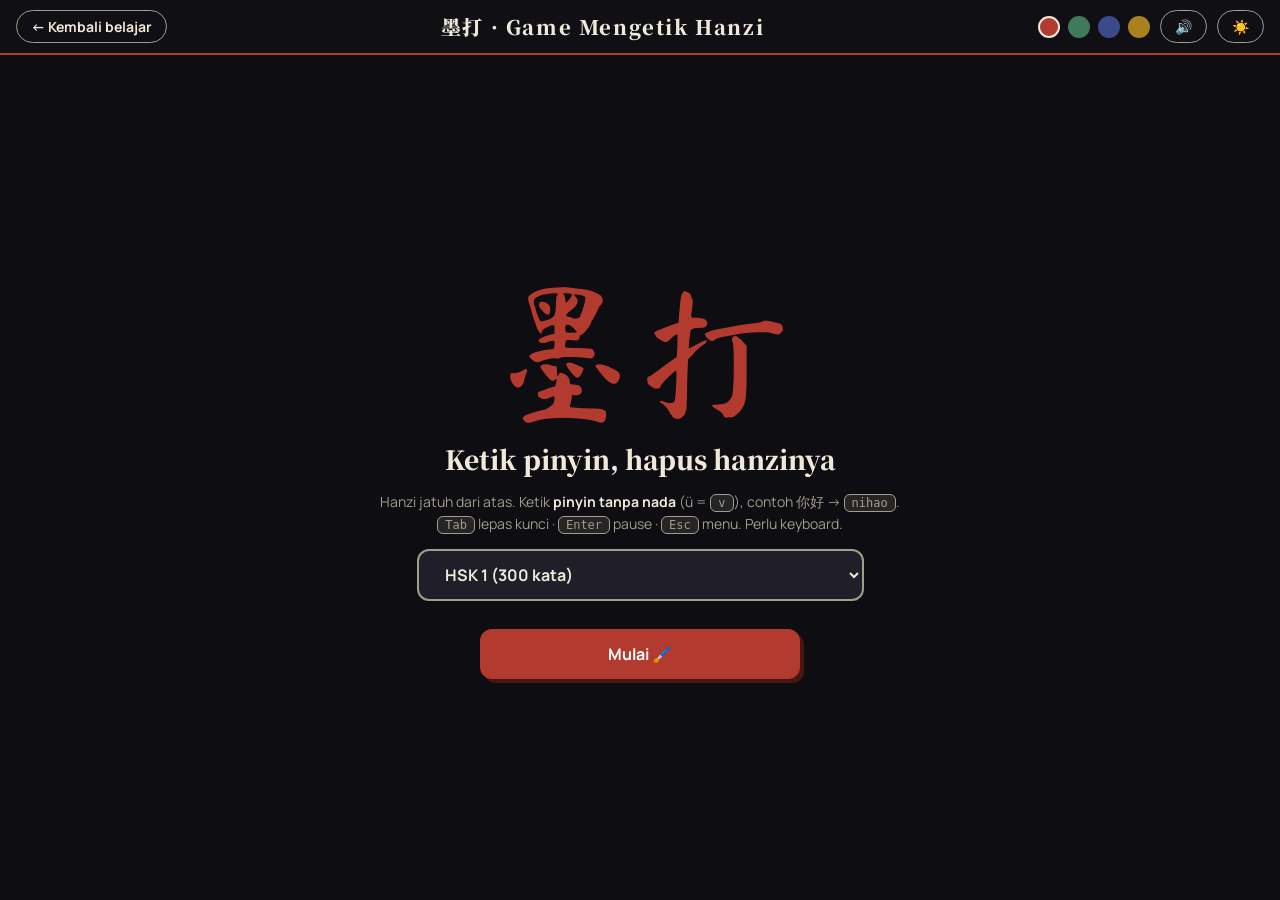
==== commit d0e2c117: "Update game.html" ====
--- a/game.html
+++ b/game.html
@@ -4,30 +4,40 @@
 <meta charset="UTF-8">
 <meta name="viewport" content="width=device-width, initial-scale=1.0">
 <title>墨打 · Game Mengetik Hanzi</title>
+<link rel="preconnect" href="https://fonts.googleapis.com">
 <link href="https://fonts.googleapis.com/css2?family=Noto+Serif+SC:wght@600;900&family=Ma+Shan+Zheng&family=Manrope:wght@500;700;800&display=swap" rel="stylesheet">
-<!-- tema situs (variabel warna/aksen). Aman kalau gagal dimuat: ada warna cadangan -->
+<!-- Tema sama dengan situs: warna siang/malam + aksen dibaca dari css/styles.css -->
 <link rel="stylesheet" href="css/styles.css">
 <style>
-#zg{position:fixed;inset:0;z-index:50;display:flex;flex-direction:column;font-family:Manrope,system-ui,sans-serif;
-  --zb:#15110f;--zf:#efe6d6;--zm:#8d8273;--za:var(--accent,#e0452b);background:var(--zb);color:var(--zf)}
-html[data-mode=day] #zg{--zb:#f3ead8;--zf:#2a211a;--zm:#7a6a58}
+#zg{position:fixed;inset:0;z-index:50;display:flex;flex-direction:column;font-family:var(--font-ui,Manrope,system-ui,sans-serif);
+  --zb:var(--bg-0,#100f14);--zs:var(--surface,#1f1e29);--zf:var(--ink,#efe9da);--zm:var(--ink-soft,#a29c8c);--za:var(--accent,#b23a2e);
+  background:var(--zb);color:var(--zf)}
 #zg *{box-sizing:border-box}
-#zg-bar{display:flex;align-items:center;gap:14px;padding:10px 18px;border-bottom:2px solid var(--za)}
-#zg-bar a,#zg-bar button{color:var(--zf);text-decoration:none;font:700 14px Manrope,sans-serif;background:none;border:1.5px solid var(--zm);border-radius:999px;padding:6px 14px;cursor:pointer}
-#zg-bar b{flex:1;text-align:center;font:900 20px 'Noto Serif SC',serif;letter-spacing:.08em}
+#zg-bar{display:flex;align-items:center;gap:10px;padding:10px 16px;border-bottom:2px solid var(--za);flex-wrap:wrap}
+#zg-bar a,#zg-bar button.zg-ic{color:var(--zf);text-decoration:none;font:700 14px var(--font-ui,Manrope,sans-serif);background:none;border:1.5px solid var(--zm);border-radius:999px;padding:6px 14px;cursor:pointer}
+#zg-bar b{flex:1;text-align:center;font:900 20px var(--font-display,'Noto Serif SC',serif);letter-spacing:.08em;white-space:nowrap}
+#zg-dots{display:flex;gap:8px}
+#zg-bar #zg-dots button{width:22px;height:22px;padding:0;border-radius:50%;border:2px solid transparent;cursor:pointer}
+#zg-bar #zg-dots button.on{border-color:var(--zf)}
 #zg-stage{flex:1;position:relative;min-height:0}
 #cv{display:block;width:100%;height:100%}
-.zg-panel{position:absolute;inset:0;display:flex;flex-direction:column;align-items:center;justify-content:center;gap:14px;text-align:center;background:color-mix(in srgb,var(--zb) 86%,transparent);padding:20px}
+.zg-panel{position:absolute;inset:0;display:flex;flex-direction:column;align-items:center;justify-content:center;gap:14px;text-align:center;
+  background:color-mix(in srgb,var(--zb) 88%,transparent);padding:20px;overflow:auto}
 .zg-panel.hide{display:none}
-.zg-big{font:400 clamp(70px,14vw,150px)/1 'Ma Shan Zheng','Noto Serif SC',serif;color:var(--za);text-shadow:0 0 40px color-mix(in srgb,var(--za) 40%,transparent)}
-.zg-panel h2{margin:0;font:900 26px 'Noto Serif SC',serif}
-.zg-panel p{margin:0;color:var(--zm);font-size:14px;max-width:520px;line-height:1.6}
-.zg-panel select,.zg-btn{font:700 16px Manrope,sans-serif;padding:12px 22px;border-radius:12px;border:2px solid var(--zm);background:var(--zb);color:var(--zf);min-width:260px}
+.zg-big{font:400 clamp(70px,14vw,150px)/1 var(--font-brush,'Ma Shan Zheng'),'Noto Serif SC',serif;color:var(--za)}
+.zg-panel h2{margin:0;font:900 26px var(--font-display,'Noto Serif SC',serif)}
+.zg-panel p{margin:0;color:var(--zm);font-size:14px;max-width:540px;line-height:1.6}
+.zg-panel p b{color:var(--zf)}
+.zg-panel select,.zg-btn{font:700 16px var(--font-ui,Manrope,sans-serif);padding:12px 22px;border-radius:12px;border:2px solid var(--zm);background:var(--zs);color:var(--zf);min-width:min(320px,88vw);max-width:92vw}
 .zg-btn{background:var(--za);border-color:var(--za);color:#fff;cursor:pointer;box-shadow:4px 4px 0 color-mix(in srgb,var(--za) 40%,#000)}
 .zg-btn:active{transform:translate(2px,2px);box-shadow:2px 2px 0 color-mix(in srgb,var(--za) 40%,#000)}
-.zg-stats{display:grid;grid-template-columns:repeat(3,auto);gap:6px 28px;font:700 18px Manrope}
+.zg-btn.ghost{background:none;color:var(--zf);border-color:var(--zm);box-shadow:none}
+.zg-stats{display:grid;grid-template-columns:repeat(3,auto);gap:10px 28px;font:700 18px var(--font-ui,Manrope,sans-serif)}
 .zg-stats span{display:block;color:var(--zm);font-size:12px;font-weight:600}
+.zg-warn{color:var(--za)}
 kbd{border:1.5px solid var(--zm);border-radius:6px;padding:1px 7px;font-size:12px}
+#zg :focus-visible{outline:2px solid var(--zf);outline-offset:2px}
+@media (max-width:640px){#zg-bar b{order:3;flex-basis:100%;font-size:17px}}
 </style>
 </head>
 <body>
@@ -35,162 +45,330 @@
   <div id="zg-bar">
     <a href="index.html">← Kembali belajar</a>
     <b>墨打 · Game Mengetik Hanzi</b>
-    <button id="zg-sound" title="Suara">🔊</button>
-    <button id="zg-mode" title="Siang/malam">☀️</button>
+    <div id="zg-dots" aria-label="Warna aksen"></div>
+    <button class="zg-ic" id="zg-sound" title="Suara">🔊</button>
+    <button class="zg-ic" id="zg-mode" title="Siang/malam">☀️</button>
   </div>
   <div id="zg-stage">
     <canvas id="cv"></canvas>
+
     <div id="zg-menu" class="zg-panel">
       <div class="zg-big">墨打</div>
       <h2>Ketik pinyin, hapus hanzinya</h2>
       <p>Hanzi jatuh dari atas. Ketik <b>pinyin tanpa nada</b> (ü = <kbd>v</kbd>), contoh 你好 → <kbd>nihao</kbd>.
-         Huruf yang benar muncul di bawah hanzi. <kbd>Tab</kbd> lepas kunci · <kbd>Enter</kbd> pause · <kbd>Esc</kbd> menu.</p>
-      <select id="deck"><option>Memuat deck…</option></select>
+         <kbd>Tab</kbd> lepas kunci · <kbd>Enter</kbd> pause · <kbd>Esc</kbd> menu. Perlu keyboard.</p>
+      <select id="deck" aria-label="Pilih deck flashcard"><option>Memuat deck…</option></select>
       <p id="deckInfo"></p>
-      <button class="zg-btn" id="start">Mulai 🖌️</button>
+      <button class="zg-btn" id="start" disabled>Mulai 🖌️</button>
     </div>
+
     <div id="zg-over" class="zg-panel hide">
       <h2 style="color:var(--za)">游戏结束 · Selesai</h2>
+      <p id="overDeck"></p>
       <div class="zg-stats" id="stats"></div>
       <button class="zg-btn" id="again">Main lagi</button>
-      <button class="zg-btn" id="toMenu" style="background:none;color:var(--zf);border-color:var(--zm);box-shadow:none">Menu</button>
+      <button class="zg-btn ghost" id="toMenu">Ganti deck</button>
     </div>
   </div>
 </div>
 
 <script>
 (()=>{
-const $=s=>document.querySelector(s),cv=$('#cv'),ctx=cv.getContext('2d');
-const CJK=/[\u3400-\u9fff]/,TONE=/[āáǎàēéěèīíǐìōóǒòūúǔùǖǘǚǜ]/i;
+const $=s=>document.querySelector(s), cv=$('#cv'), ctx=cv.getContext('2d'), root=document.documentElement;
 let W=800,H=500,C={};
 
-/* ---------- tema & ukuran ---------- */
-function theme(){const s=getComputedStyle($('#zg')),g=n=>s.getPropertyValue(n).trim();C={bg:g('--zb'),fg:g('--zf'),mut:g('--zm'),ac:g('--za')||'#e0452b'}}
-function resize(){const r=cv.parentElement.getBoundingClientRect(),d=window.devicePixelRatio||1;W=r.width;H=r.height;cv.width=W*d;cv.height=H*d;ctx.setTransform(d,0,0,d,0,0)}
+/* ================= TEMA (ikut css/styles.css) ================= */
+const ACCENTS=['vermilion','jade','indigo','gold'];
+function theme(){
+  const s=getComputedStyle($('#zg')),g=n=>s.getPropertyValue(n).trim();
+  C={bg:g('--zb'),fg:g('--zf'),mut:g('--zm'),ac:g('--za')||'#b23a2e'};
+}
+function resize(){
+  const r=cv.parentElement.getBoundingClientRect(),d=window.devicePixelRatio||1;
+  W=r.width;H=r.height;cv.width=W*d;cv.height=H*d;ctx.setTransform(d,0,0,d,0,0);
+}
 addEventListener('resize',resize);
-$('#zg-mode').onclick=()=>{const d=document.documentElement;d.dataset.mode=d.dataset.mode==='night'?'day':'night';$('#zg-mode').textContent=d.dataset.mode==='night'?'☀️':'🌙';theme()};
-
-/* ---------- data: index.json + file deck (format dideteksi otomatis) ---------- */
+
+ACCENTS.forEach((a,i)=>{
+  const b=document.createElement('button');
+  b.style.background=`var(--stamp-${i},#b23a2e)`;b.title=a;b.setAttribute('aria-label','Aksen '+a);
+  if(root.dataset.accent===a)b.classList.add('on');
+  b.onclick=()=>{root.dataset.accent=a;[...$('#zg-dots').children].forEach(x=>x.classList.toggle('on',x===b));theme()};
+  $('#zg-dots').appendChild(b);
+});
+$('#zg-mode').onclick=()=>{
+  root.dataset.mode=root.dataset.mode==='night'?'day':'night';
+  $('#zg-mode').textContent=root.dataset.mode==='night'?'☀️':'🌙';theme();
+};
+
+/* ================= DATA: data/index.json + data/<deck>.json ================= */
+// Pinyin di data berisi keterangan seperti "ài (verb)" atau "(n.) diànqì": bagian dalam kurung dibuang.
+const CJK=/[\u3400-\u9fff]/;
 const typed=p=>p.toLowerCase().replace(/[üǖǘǚǜ]/g,'v').normalize('NFD').replace(/[\u0300-\u036f]/g,'').replace(/[^a-z]/g,'');
-async function firstOK(list){for(const u of list){try{const r=await fetch(u);if(r.ok)return[u,await r.json()]}catch(e){}}return null}
-function norm(c){let h,p,a;
-  if(Array.isArray(c)){for(const v of c){if(typeof v!=='string')continue;if(!h&&CJK.test(v))h=v;else if(!p&&TONE.test(v))p=v;else if(!a)a=v}}
-  else if(c&&typeof c==='object'){const g=ks=>{for(const k of ks)if(c[k]!=null&&c[k]!=='')return String(c[k])};
-    h=g(['hanzi','han','simplified','char','word','zh','chinese','kata']);p=g(['pinyin','py','pron','reading']);a=g(['arti','meaning','id','indonesia','translation','definition','artinya']);
-    const vs=Object.values(c).filter(v=>typeof v==='string');
-    if(!h||!CJK.test(h))h=vs.find(v=>CJK.test(v));if(!p)p=vs.find(v=>TONE.test(v)&&!CJK.test(v))}
-  if(!h||!p||!typed(p))return null;return{h,t:typed(p),p,a:a||''}}
-function cardsOf(j){if(Array.isArray(j))return j;if(j&&typeof j==='object'){for(const k of['cards','words','items','vocab','data','list'])if(Array.isArray(j[k]))return j[k];
-  const a=Object.values(j);if(a.length&&a.every(v=>v&&typeof v==='object'))return a.flatMap(v=>Array.isArray(v)?v:[v])}return[]}
+const cleanPinyin=p=>String(p||'').replace(/\([^)]*\)/g,' ').split('/')[0].replace(/\s+/g,' ').trim();
+function toCard(c){
+  const z=String(c.hanzi||'').trim(),p=cleanPinyin(c.pinyin);
+  if(!z||!CJK.test(z)||/\d/.test(p))return null;      // lewati kartu berangka (mis. "13米")
+  const t=typed(p);if(!t)return null;
+  return{z,t,p,a:String(c.arti_id||c.arti||c.arti_en||'')};
+}
+function friendlyName(file){                            // sama dengan label di halaman flashcard
+  const base=file.replace(/\.json$/i,''),m=base.match(/^hsk[\s_-]?(\d+)/i);
+  if(m)return 'HSK '+m[1];
+  const s=base.replace(/^(tr|ml|min|mining)[\s_-]*/i,'').replace(/[_-]+/g,' ').toUpperCase();
+  return s||'Umum';
+}
+async function fetchJSON(u){
+  const r=await fetch(u,{cache:'no-store'});if(!r.ok)throw new Error('HTTP '+r.status+' '+u);
+  return JSON.parse((await r.text()).replace(/^\uFEFF/,''));
+}
+const dedupe=cards=>{const seen=new Set();return cards.filter(c=>{const k=c.z+'|'+c.t;if(seen.has(k))return false;seen.add(k);return true})};
+
+let groups=[];   // [{category, decks:[{name,cards}]}]
 async function loadDecks(){
-  const got=await firstOK(['index.json','data/index.json']);if(!got)return null;
-  const[url,j]=got,base=url.includes('/')?url.slice(0,url.lastIndexOf('/')+1):'';
-  const ent=Array.isArray(j)?j:(['decks','categories','files','list','items'].map(k=>j[k]).find(Array.isArray)||
-    Object.entries(j).map(([k,v])=>typeof v==='string'?{name:k,file:v}:Array.isArray(v)?{name:k,cards:v}:{name:k,...v}));
-  const decks=[];
-  for(const e of ent){const o=typeof e==='string'?{file:e}:e;let cards=o.cards||o.words;
-    if(!cards){const f=o.file||o.path||o.url||o.src||o.json||o.href;if(!f)continue;
-      const g=await firstOK([base+f,f,'data/'+f,base+f+'.json','data/'+f+'.json']);if(!g)continue;cards=cardsOf(g[1])}
-    const list=cards.map(norm).filter(Boolean);
-    if(list.length)decks.push({name:String(o.name||o.title||o.label||o.nama||o.id||o.file||'Deck'),cards:list})}
-  return decks}
-const SAMPLE=[['你好','nǐ hǎo'],['谢谢','xièxie'],['再见','zàijiàn'],['朋友','péngyou'],['老师','lǎoshī'],['学生','xuésheng'],['中国','Zhōngguó'],['水','shuǐ'],['茶','chá'],['书','shū'],['钱','qián'],['大','dà'],['小','xiǎo'],['吃','chī'],['喝','hē'],['看','kàn'],['听','tīng'],['说','shuō'],['爱','ài'],['家','jiā']].map(([h,p])=>({h,p,a:'',t:typed(p)}));
-let decks=[{name:'Contoh (index.json tidak terbaca)',cards:SAMPLE}];
-loadDecks().then(d=>{if(d&&d.length){decks=[...d,{name:'Semua deck (gabungan)',cards:d.flatMap(x=>x.cards)}]}else $('#deckInfo').textContent='index.json tidak terbaca / formatnya belum dikenali — memakai kata contoh.';
-  $('#deck').innerHTML=decks.map((x,i)=>`<option value="${i}">${x.name} (${x.cards.length} kata)</option>`).join('')});
-
-/* ---------- suara (WebAudio, tanpa file) ---------- */
+  const idx=await fetchJSON('data/index.json');
+  if(!Array.isArray(idx)||!idx.length)throw new Error('index.json kosong');
+  const out=[];
+  for(const g of idx){
+    const decks=(await Promise.all((g.decks||[]).map(async f=>{
+      try{
+        const j=await fetchJSON('data/'+encodeURIComponent(f.replace(/\.json$/i,''))+'.json');
+        const cards=dedupe((Array.isArray(j)?j:[]).map(toCard).filter(Boolean));
+        return cards.length?{name:friendlyName(f),cards}:null;
+      }catch(e){console.warn(e);return null}
+    }))).filter(Boolean);
+    if(decks.length)out.push({category:g.category||'Lainnya',decks});
+  }
+  if(!out.length)throw new Error('tidak ada deck yang terbaca');
+  return out;
+}
+
+// Pilihan di dropdown: satu deck, seluruh kategori, atau semua deck.
+function buildSelect(){
+  const sel=$('#deck');let h='';
+  const total=dedupe(groups.flatMap(g=>g.decks.flatMap(d=>d.cards))).length;
+  if(groups.length>1)h+=`<option value="all">Semua deck (${total} kata)</option>`;
+  groups.forEach((g,gi)=>{
+    h+=`<optgroup label="${g.category}">`;
+    if(g.decks.length>1)h+=`<option value="c:${gi}">Semua ${g.category} (${dedupe(g.decks.flatMap(d=>d.cards)).length} kata)</option>`;
+    g.decks.forEach((d,di)=>{h+=`<option value="d:${gi}:${di}">${d.name} (${d.cards.length} kata)</option>`});
+    h+='</optgroup>';
+  });
+  sel.innerHTML=h;
+  const first=sel.querySelector('option[value^="d:"]');if(first)sel.value=first.value;
+}
+function pool(){
+  const v=$('#deck').value;
+  if(v==='all')return{name:'Semua deck',cards:dedupe(groups.flatMap(g=>g.decks.flatMap(d=>d.cards)))};
+  const[k,a,b]=v.split(':'),g=groups[+a];
+  if(k==='c')return{name:'Semua '+g.category,cards:dedupe(g.decks.flatMap(d=>d.cards))};
+  return{name:g.decks[+b].name,cards:g.decks[+b].cards};
+}
+
+const SAMPLE=[['你好','nǐ hǎo','halo'],['谢谢','xièxie','terima kasih'],['再见','zàijiàn','sampai jumpa'],['朋友','péngyou','teman'],['老师','lǎoshī','guru'],['学生','xuésheng','murid'],['中国','Zhōngguó','Tiongkok'],['水','shuǐ','air'],['茶','chá','teh'],['书','shū','buku'],['钱','qián','uang'],['吃','chī','makan'],['喝','hē','minum'],['看','kàn','melihat'],['爱','ài','cinta']]
+  .map(([z,p,a])=>({z,p,a,t:typed(p)}));
+
+loadDecks().then(g=>{groups=g;buildSelect();$('#start').disabled=false})
+.catch(err=>{
+  console.warn(err);
+  groups=[{category:'Contoh',decks:[{name:'Kata contoh',cards:SAMPLE}]}];buildSelect();$('#start').disabled=false;
+  $('#deckInfo').innerHTML='<span class="zg-warn">data/index.json tidak terbaca</span> — memakai kata contoh. Buka lewat hosting atau server lokal (fetch tidak jalan kalau file dibuka langsung).';
+});
+
+/* ================= SUARA (WebAudio, tanpa file) ================= */
 let AC,mute=false;
-function snd(f0,f1,d,v=.15,type='sine',nz=0){if(mute)return;AC=AC||new(window.AudioContext||window.webkitAudioContext)();const t=AC.currentTime,g=AC.createGain();
+function snd(f0,f1,d,v=.15,type='sine',nz=0){
+  if(mute)return;AC=AC||new(window.AudioContext||window.webkitAudioContext)();
+  const t=AC.currentTime,g=AC.createGain();
   g.gain.setValueAtTime(v,t);g.gain.exponentialRampToValueAtTime(.001,t+d);g.connect(AC.destination);
-  if(nz){const n=AC.sampleRate*d|0,b=AC.createBuffer(1,n,AC.sampleRate),a=b.getChannelData(0);for(let i=0;i<n;i++)a[i]=Math.random()*2-1;
-    const s=AC.createBufferSource(),f=AC.createBiquadFilter();s.buffer=b;f.type='lowpass';f.frequency.setValueAtTime(f0,t);f.frequency.exponentialRampToValueAtTime(Math.max(40,f1),t+d);s.connect(f);f.connect(g);s.start(t)}
-  else{const o=AC.createOscillator();o.type=type;o.frequency.setValueAtTime(f0,t);o.frequency.exponentialRampToValueAtTime(f1,t+d);o.connect(g);o.start(t);o.stop(t+d)}}
+  if(nz){
+    const n=AC.sampleRate*d|0,b=AC.createBuffer(1,n,AC.sampleRate),a=b.getChannelData(0);
+    for(let i=0;i<n;i++)a[i]=Math.random()*2-1;
+    const s=AC.createBufferSource(),f=AC.createBiquadFilter();
+    s.buffer=b;f.type='lowpass';f.frequency.setValueAtTime(f0,t);f.frequency.exponentialRampToValueAtTime(Math.max(40,f1),t+d);
+    s.connect(f);f.connect(g);s.start(t);
+  }else{
+    const o=AC.createOscillator();o.type=type;o.frequency.setValueAtTime(f0,t);o.frequency.exponentialRampToValueAtTime(f1,t+d);
+    o.connect(g);o.start(t);o.stop(t+d);
+  }
+}
 const seq=(fs,gap,fn)=>fs.forEach((f,i)=>setTimeout(()=>fn(f),i*gap));
-const S={shoot:()=>snd(900,300,.09,.1,'triangle'),hit:()=>snd(300,120,.08,.15),boom:()=>snd(1500,60,.5,.5,'sine',1),err:()=>snd(160,100,.18,.1,'sawtooth'),
-  life:()=>snd(400,50,.6,.2,'sawtooth'),up:()=>seq([523,659,784,1047],90,f=>snd(f,f,.1,.1,'square')),over:()=>seq([392,330,262,196],200,f=>snd(f,f*.95,.22,.12,'sawtooth'))};
+const S={
+  shoot:()=>snd(900,300,.09,.1,'triangle'),hit:()=>snd(300,120,.08,.15),
+  boom:()=>snd(1500,60,.5,.5,'sine',1),err:()=>snd(160,100,.18,.1,'sawtooth'),
+  life:()=>snd(400,50,.6,.2,'sawtooth'),
+  up:()=>seq([523,659,784,1047],90,f=>snd(f,f,.1,.1,'square')),
+  over:()=>seq([392,330,262,196],200,f=>snd(f,f*.95,.22,.12,'sawtooth'))
+};
 const PENTA=[261.6,293.7,329.6,392,440,523.3];let musicT;
 const music=on=>{clearInterval(musicT);if(on)musicT=setInterval(()=>{if(st==='play'&&!paused)snd(PENTA[Math.random()*6|0],PENTA[Math.random()*6|0],1.6,.04)},1400)};
 $('#zg-sound').onclick=()=>{mute=!mute;$('#zg-sound').textContent=mute?'🔇':'🔊'};
 
-/* ---------- state game ---------- */
-let st='menu',paused=false,words=[],es=[],bs=[],ps=[],tg=null,lives,score,level,kills,combo,best,ok,bad,time,spT,deckName='',T=0;
+/* ================= STATE GAME ================= */
+let st='menu',paused=false,words=[],es=[],bs=[],ps=[],pops=[],tg=null,
+    lives,score,level,kills,combo,best,ok,bad,time,spT,deckName='',T=0;
 const R=(a,b)=>a+Math.random()*(b-a);
-function start(){words=decks[+$('#deck').value||0].cards;deckName=decks[+$('#deck').value||0].name;es=[];bs=[];ps=[];tg=null;lives=3;score=0;level=1;kills=0;combo=0;best=0;ok=0;bad=0;time=0;spT=.5;
-  st='play';paused=false;$('#zg-menu').classList.add('hide');$('#zg-over').classList.add('hide');document.activeElement.blur();music(true)}
-function spawn(){const used=new Set(es.filter(e=>!e.dead).map(e=>e.t[0])),c=words.filter(w=>!used.has(w.t[0]));if(!c.length)return;
-  const w=c[Math.random()*c.length|0];ctx.font='900 56px "Noto Serif SC",serif';const bw=Math.max(ctx.measureText(w.h).width+36,84);
-  es.push({...w,w:bw,h:80,x:R(bw/2+20,Math.max(bw/2+21,W-bw/2-20)),y:-90,sp:(30+level*5+R(0,12))*H/660,n:0,fin:false,dead:false,fl:0,ph:R(0,6.28)})}
-function key(ch){if(!tg){const c=es.filter(e=>!e.dead&&!e.fin&&e.t[0]===ch);if(!c.length)return miss();tg=c.reduce((a,b)=>b.y>a.y?b:a)}
-  if(tg.t[tg.n]===ch){tg.n++;ok++;combo++;best=Math.max(best,combo);score+=10*(1+combo/10|0);const last=tg.n===tg.t.length,p=tip();
-    bs.push({x:p[0],y:p[1],e:tg,last});S.shoot();if(last){tg.fin=true;tg=null}}else miss()}
+const cut=s=>s.length>30?s.slice(0,29)+'…':s;
+
+function start(){
+  const p=pool();words=p.cards;deckName=p.name;
+  es=[];bs=[];ps=[];pops=[];tg=null;lives=3;score=0;level=1;kills=0;combo=0;best=0;ok=0;bad=0;time=0;spT=.5;
+  st='play';paused=false;
+  $('#zg-menu').classList.add('hide');$('#zg-over').classList.add('hide');
+  document.activeElement.blur();music(true);
+}
+function toMenu(){
+  st='menu';paused=false;music(false);
+  $('#zg-over').classList.add('hide');$('#zg-menu').classList.remove('hide');
+}
+function spawn(){
+  const used=new Set(es.filter(e=>!e.dead).map(e=>e.t[0])),c=words.filter(w=>!used.has(w.t[0]));
+  if(!c.length)return;
+  const w=c[Math.random()*c.length|0],n=[...w.z].length,fs=Math.max(26,Math.min(56,W*.42/n));
+  ctx.font=`900 ${fs}px "Noto Serif SC",serif`;const hw=Math.max(ctx.measureText(w.z).width+36,84);
+  ctx.font='800 22px Manrope,sans-serif';const ew=Math.max(hw,ctx.measureText(w.t).width+20);   // lebar termasuk huruf pinyin di bawahnya
+  es.push({...w,fs,bw:hw,ew,bh:80,x:R(ew/2+20,Math.max(ew/2+21,W-ew/2-20)),y:-90,
+    sp:(30+level*5+R(0,12))*H/660,n:0,fin:false,dead:false,fl:0,ph:R(0,6.28)});
+}
+function key(ch){
+  if(!tg){
+    const c=es.filter(e=>!e.dead&&!e.fin&&e.t[0]===ch);
+    if(!c.length)return miss();
+    tg=c.reduce((a,b)=>b.y>a.y?b:a);
+  }
+  if(tg.t[tg.n]===ch){
+    tg.n++;ok++;combo++;best=Math.max(best,combo);score+=10*(1+(combo/10|0));
+    const last=tg.n===tg.t.length,p=tip();
+    bs.push({x:p[0],y:p[1],e:tg,last});S.shoot();
+    if(last){tg.fin=true;tg=null}
+  }else miss();
+}
 function miss(){bad++;combo=0;S.err()}
 function splat(x,y,n=22,col=C.ac){for(let i=0;i<n;i++){const a=R(0,6.28),v=R(40,260);ps.push({x,y,vx:Math.cos(a)*v,vy:Math.sin(a)*v,l:R(.35,.9),r:R(2,7),c:col})}}
-const shipXY=()=>[W/2,H-70],tip=()=>{const[x,y]=shipXY(),a=ang();return[x+Math.sin(a)*52,y-Math.cos(a)*52]};
+const shipXY=()=>[W/2,H-70];
 const ang=()=>{const[x,y]=shipXY();return tg&&!tg.dead?Math.atan2(tg.x-x,y-(tg.y+40)):0};
-
-/* ---------- update ---------- */
+const tip=()=>{const[x,y]=shipXY(),a=ang();return[x+Math.sin(a)*52,y-Math.cos(a)*52]};
+
+/* ================= UPDATE ================= */
 function update(dt){
-  if(st!=='play'||paused)return;T+=dt;time+=dt;spT-=dt;
+  if(st!=='play'||paused)return;
+  T+=dt;time+=dt;spT-=dt;
   if(spT<=0){spawn();spT=Math.max(.8,2.8-level*.18)+R(0,.7)}
-  for(const e of es){e.y+=e.sp*dt;e.fl=Math.max(0,e.fl-dt);e.x+=Math.sin(T*1.4+e.ph)*14*dt;e.x=Math.max(e.w/2+4,Math.min(W-e.w/2-4,e.x));
-    if(!e.dead&&e.y+e.h+22>H-100){e.dead=true;if(tg===e)tg=null;lives--;combo=0;splat(e.x,e.y+40,40,'#c0392b');S.life()}}
-  for(let i=bs.length-1;i>=0;i--){const b=bs[i];if(b.e.dead&&!b.last){bs.splice(i,1);continue}
+  for(const e of es){
+    e.y+=e.sp*dt;e.fl=Math.max(0,e.fl-dt);
+    e.x+=Math.sin(T*1.4+e.ph)*14*dt;e.x=Math.max(e.ew/2+4,Math.min(W-e.ew/2-4,e.x));
+    if(!e.dead&&e.y+e.bh+22>H-100){
+      e.dead=true;if(tg===e)tg=null;lives--;combo=0;splat(e.x,e.y+40,40,'#c0392b');S.life();
+    }
+  }
+  for(let i=bs.length-1;i>=0;i--){
+    const b=bs[i];if(b.e.dead&&!b.last){bs.splice(i,1);continue}
     const dx=b.e.x-b.x,dy=b.e.y+40-b.y,d=Math.hypot(dx,dy),s=1000*dt;
-    if(d<=s){bs.splice(i,1);b.e.fl=.12;splat(b.e.x,b.e.y+40,6,C.fg);S.hit();
-      if(b.last&&!b.e.dead){b.e.dead=true;splat(b.e.x,b.e.y+40,34);S.boom();score+=50*b.e.t.length;if(++kills%10===0){level++;S.up()}}}
-    else{b.x+=dx/d*s;b.y+=dy/d*s}}
+    if(d<=s){
+      bs.splice(i,1);b.e.fl=.12;splat(b.e.x,b.e.y+40,6,C.fg);S.hit();
+      if(b.last&&!b.e.dead){
+        b.e.dead=true;splat(b.e.x,b.e.y+40,34);S.boom();score+=50*b.e.t.length;
+        // setelah hancur, tampilkan pinyin bernada + arti supaya tetap belajar
+        pops.push({x:Math.max(110,Math.min(W-110,b.e.x)),y:b.e.y+40,l:1.8,p:b.e.p,a:cut(b.e.a)});
+        if(++kills%10===0){level++;S.up()}
+      }
+    }else{b.x+=dx/d*s;b.y+=dy/d*s}
+  }
   es=es.filter(e=>!e.dead);
   for(let i=ps.length-1;i>=0;i--){const p=ps[i];p.x+=p.vx*dt;p.y+=p.vy*dt;p.vx*=.96;p.vy*=.96;if((p.l-=dt)<=0)ps.splice(i,1)}
-  if(lives<=0)over()}
-function over(){st='over';music(false);S.over();const m=time/60,wpm=time>3?ok/5/m:0,acc=ok+bad?100*ok/(ok+bad):100;
-  $('#stats').innerHTML=[['Skor',score],['Level',level],['Kata',kills],['WPM',wpm.toFixed(0)],['Akurasi',acc.toFixed(0)+'%'],['Combo maks',best]].map(([k,v])=>`<div><span>${k}</span>${v}</div>`).join('');
-  $('#zg-over').classList.remove('hide')}
-
-/* ---------- gambar ---------- */
+  for(let i=pops.length-1;i>=0;i--)if((pops[i].l-=dt)<=0)pops.splice(i,1);
+  if(lives<=0)over();
+}
+function over(){
+  st='over';music(false);S.over();
+  const wpm=time>3?ok/5/(time/60):0,acc=ok+bad?100*ok/(ok+bad):100;
+  $('#overDeck').textContent='Deck: '+deckName;
+  $('#stats').innerHTML=[['Skor',score],['Level',level],['Kata',kills],['WPM',wpm.toFixed(0)],['Akurasi',acc.toFixed(0)+'%'],['Combo maks',best]]
+    .map(([k,v])=>`<div><span>${k}</span>${v}</div>`).join('');
+  $('#zg-over').classList.remove('hide');
+}
+
+/* ================= GAMBAR ================= */
 function rr(x,y,w,h,r){ctx.beginPath();ctx.roundRect?ctx.roundRect(x,y,w,h,r):ctx.rect(x,y,w,h)}
 function draw(){
   ctx.fillStyle=C.bg;ctx.fillRect(0,0,W,H);
-  // wash tinta: noda lembut
-  for(const[fx,fy,r,a]of[[.2,.3,.45,.07],[.8,.65,.5,.06],[.5,.1,.35,.05]]){const g=ctx.createRadialGradient(W*fx,H*fy,0,W*fx,H*fy,H*r);g.addColorStop(0,C.mut);g.addColorStop(1,'transparent');ctx.globalAlpha=a;ctx.fillStyle=g;ctx.fillRect(0,0,W,H)}
-  ctx.globalAlpha=.12;ctx.strokeStyle=C.mut;ctx.lineWidth=1;for(let x=W/8;x<W;x+=W/8){ctx.beginPath();ctx.moveTo(x,0);ctx.lineTo(x,H);ctx.stroke()}ctx.globalAlpha=1;
+  // noda tinta lembut + garis kolom tipis
+  for(const[fx,fy,r,a]of[[.2,.3,.45,.07],[.8,.65,.5,.06],[.5,.1,.35,.05]]){
+    const g=ctx.createRadialGradient(W*fx,H*fy,0,W*fx,H*fy,H*r);g.addColorStop(0,C.mut);g.addColorStop(1,'transparent');
+    ctx.globalAlpha=a;ctx.fillStyle=g;ctx.fillRect(0,0,W,H);
+  }
+  ctx.globalAlpha=.12;ctx.strokeStyle=C.mut;ctx.lineWidth=1;
+  for(let x=W/8;x<W;x+=W/8){ctx.beginPath();ctx.moveTo(x,0);ctx.lineTo(x,H);ctx.stroke()}
+  ctx.globalAlpha=1;
   if(st==='menu')return;
-  for(const e of es){const lock=e===tg,l=e.x-e.w/2;
-    ctx.globalAlpha=1;rr(l,e.y,e.w,e.h,10);ctx.fillStyle=C.ac;ctx.globalAlpha=e.fl>0?.45:.16;ctx.fill();ctx.globalAlpha=1;
+
+  for(const e of es){
+    const lock=e===tg,l=e.x-e.bw/2;
+    rr(l,e.y,e.bw,e.bh,10);ctx.fillStyle=C.ac;ctx.globalAlpha=e.fl>0?.45:.16;ctx.fill();ctx.globalAlpha=1;
     ctx.strokeStyle=C.ac;ctx.lineWidth=lock?4:2;ctx.stroke();
-    ctx.fillStyle=C.fg;ctx.font='900 56px "Noto Serif SC",serif';ctx.textAlign='center';ctx.textBaseline='middle';ctx.fillText(e.h,e.x,e.y+e.h/2+3);
-    ctx.fillStyle=C.ac;ctx.font='800 22px Manrope,sans-serif';ctx.textBaseline='top';ctx.fillText(e.t.slice(0,e.n),e.x,e.y+e.h+6);
-    if(lock){const[sx,sy]=shipXY();ctx.setLineDash([6,8]);ctx.strokeStyle=C.mut;ctx.lineWidth=1.5;ctx.beginPath();ctx.moveTo(sx,sy-50);ctx.lineTo(e.x,e.y+e.h);ctx.stroke();ctx.setLineDash([])}}
+    ctx.fillStyle=C.fg;ctx.font=`900 ${e.fs}px "Noto Serif SC",serif`;ctx.textAlign='center';ctx.textBaseline='middle';
+    ctx.fillText(e.z,e.x,e.y+e.bh/2+3);
+    ctx.fillStyle=C.ac;ctx.font='800 22px Manrope,sans-serif';ctx.textBaseline='top';
+    ctx.fillText(e.t.slice(0,e.n),e.x,e.y+e.bh+6);                // huruf yang sudah benar
+    if(lock){
+      const[sx,sy]=shipXY();ctx.setLineDash([6,8]);ctx.strokeStyle=C.mut;ctx.lineWidth=1.5;
+      ctx.beginPath();ctx.moveTo(sx,sy-50);ctx.lineTo(e.x,e.y+e.bh);ctx.stroke();ctx.setLineDash([]);
+    }
+  }
   for(const b of bs){ctx.fillStyle=C.ac;ctx.beginPath();ctx.arc(b.x,b.y,5,0,6.3);ctx.fill()}
-  for(const p of ps){ctx.globalAlpha=Math.min(1,p.l*2);ctx.fillStyle=p.c;ctx.beginPath();ctx.arc(p.x,p.y,p.r,0,6.3);ctx.fill()}ctx.globalAlpha=1;
+  for(const p of ps){ctx.globalAlpha=Math.min(1,p.l*2);ctx.fillStyle=p.c;ctx.beginPath();ctx.arc(p.x,p.y,p.r,0,6.3);ctx.fill()}
+  ctx.globalAlpha=1;
+
+  // pinyin + arti setelah kata hancur
+  for(const q of pops){
+    const k=1.8-q.l,y=q.y-k*30;
+    ctx.globalAlpha=Math.min(1,q.l*1.2);ctx.textAlign='center';ctx.textBaseline='alphabetic';
+    ctx.fillStyle=C.fg;ctx.font='700 18px Manrope,sans-serif';ctx.fillText(q.p,q.x,y);
+    if(q.a){ctx.fillStyle=C.mut;ctx.font='600 14px Manrope,sans-serif';ctx.fillText(q.a,q.x,y+20)}
+  }
+  ctx.globalAlpha=1;
+
   // kuas (kapal)
   const[x,y]=shipXY();ctx.save();ctx.translate(x,y);ctx.rotate(ang());
   ctx.fillStyle=C.fg;ctx.fillRect(-4,-4,8,58);
-  ctx.fillStyle=C.ac;ctx.beginPath();ctx.moveTo(-10,-4);ctx.quadraticCurveTo(-12,-32,0,-54);ctx.quadraticCurveTo(12,-32,10,-4);ctx.closePath();ctx.fill();ctx.restore();
+  ctx.fillStyle=C.ac;ctx.beginPath();ctx.moveTo(-10,-4);ctx.quadraticCurveTo(-12,-32,0,-54);ctx.quadraticCurveTo(12,-32,10,-4);ctx.closePath();ctx.fill();
+  ctx.restore();
+
   // HUD
+  const wpm=time>3?ok/5/(time/60):0,acc=ok+bad?100*ok/(ok+bad):100;
   ctx.textAlign='left';ctx.textBaseline='top';ctx.fillStyle=C.fg;ctx.font='700 16px Manrope,sans-serif';
-  const wpm=time>3?ok/5/(time/60):0,acc=ok+bad?100*ok/(ok+bad):100;
-  ctx.fillText(`分 ${score}   Level ${level}   Combo ${combo}`,16,14);ctx.fillStyle=C.mut;ctx.font='600 13px Manrope,sans-serif';
+  ctx.fillText(`分 ${score}   Level ${level}   Combo ${combo}`,16,14);
+  ctx.fillStyle=C.mut;ctx.font='600 13px Manrope,sans-serif';
   ctx.fillText(`WPM ${wpm.toFixed(0)} · Akurasi ${acc.toFixed(0)}% · ${deckName}`,16,38);
   // nyawa = tiga stempel 命
-  for(let i=0;i<3;i++){const sx=W-50-i*44,sy=H-56;rr(sx,sy,34,34,6);if(i<lives){ctx.fillStyle=C.ac;ctx.fill();ctx.fillStyle='#fff'}else{ctx.strokeStyle=C.mut;ctx.lineWidth=2;ctx.stroke();ctx.fillStyle=C.mut}
-    ctx.font='900 22px "Noto Serif SC",serif';ctx.textAlign='center';ctx.textBaseline='middle';ctx.fillText('命',sx+17,sy+18)}
-  if(paused){ctx.fillStyle=C.bg;ctx.globalAlpha=.7;ctx.fillRect(0,0,W,H);ctx.globalAlpha=1;ctx.fillStyle=C.ac;ctx.font='400 90px "Ma Shan Zheng",serif';ctx.textAlign='center';ctx.fillText('暂停 · PAUSE',W/2,H/2-40)}
-}
-
-/* ---------- input & loop ---------- */
+  for(let i=0;i<3;i++){
+    const sx=W-50-i*44,sy=H-56;rr(sx,sy,34,34,6);
+    if(i<lives){ctx.fillStyle=C.ac;ctx.fill();ctx.fillStyle='#fff'}else{ctx.strokeStyle=C.mut;ctx.lineWidth=2;ctx.stroke();ctx.fillStyle=C.mut}
+    ctx.font='900 22px "Noto Serif SC",serif';ctx.textAlign='center';ctx.textBaseline='middle';ctx.fillText('命',sx+17,sy+18);
+  }
+  if(paused){
+    ctx.fillStyle=C.bg;ctx.globalAlpha=.7;ctx.fillRect(0,0,W,H);ctx.globalAlpha=1;
+    ctx.fillStyle=C.ac;ctx.font='400 80px "Ma Shan Zheng",serif';ctx.textAlign='center';ctx.textBaseline='middle';
+    ctx.fillText('暂停 · PAUSE',W/2,H/2-20);
+  }
+}
+
+/* ================= INPUT & LOOP ================= */
 addEventListener('keydown',e=>{
-  if(e.key==='Escape'&&st!=='menu'){st='menu';music(false);$('#zg-over').classList.add('hide');$('#zg-menu').classList.remove('hide');return}
-  if(st==='menu'&&e.key==='Enter'&&document.activeElement.tagName!=='BUTTON'){start();return}
+  if(e.key==='Escape'&&st!=='menu'){toMenu();return}
+  if(st==='menu'&&e.key==='Enter'&&document.activeElement.tagName!=='BUTTON'&&!$('#start').disabled){start();return}
   if(st!=='play')return;
   if(e.key==='Enter'){paused=!paused;return}
   if(e.key==='Tab'){e.preventDefault();tg=null;return}
-  if(!paused&&!e.ctrlKey&&!e.metaKey&&!e.altKey&&/^[a-z]$/i.test(e.key)){e.preventDefault();key(e.key.toLowerCase())}});
-$('#start').onclick=start;$('#again').onclick=start;
-$('#toMenu').onclick=()=>{st='menu';$('#zg-over').classList.add('hide');$('#zg-menu').classList.remove('hide')};
+  if(!paused&&!e.ctrlKey&&!e.metaKey&&!e.altKey&&/^[a-z]$/i.test(e.key)){e.preventDefault();key(e.key.toLowerCase())}
+});
+document.addEventListener('visibilitychange',()=>{if(document.hidden&&st==='play')paused=true});   // otomatis pause saat pindah tab
+$('#start').onclick=start;$('#again').onclick=start;$('#toMenu').onclick=toMenu;
+
 let last=performance.now();
 (function loop(t){const dt=Math.min(.05,(t-last)/1000);last=t;update(dt);draw();requestAnimationFrame(loop)})(last);
 theme();resize();
+if(document.fonts&&document.fonts.load){document.fonts.load('900 56px "Noto Serif SC"','你好');document.fonts.load('800 22px Manrope','abc')}
 })();
 </script>
 </body>
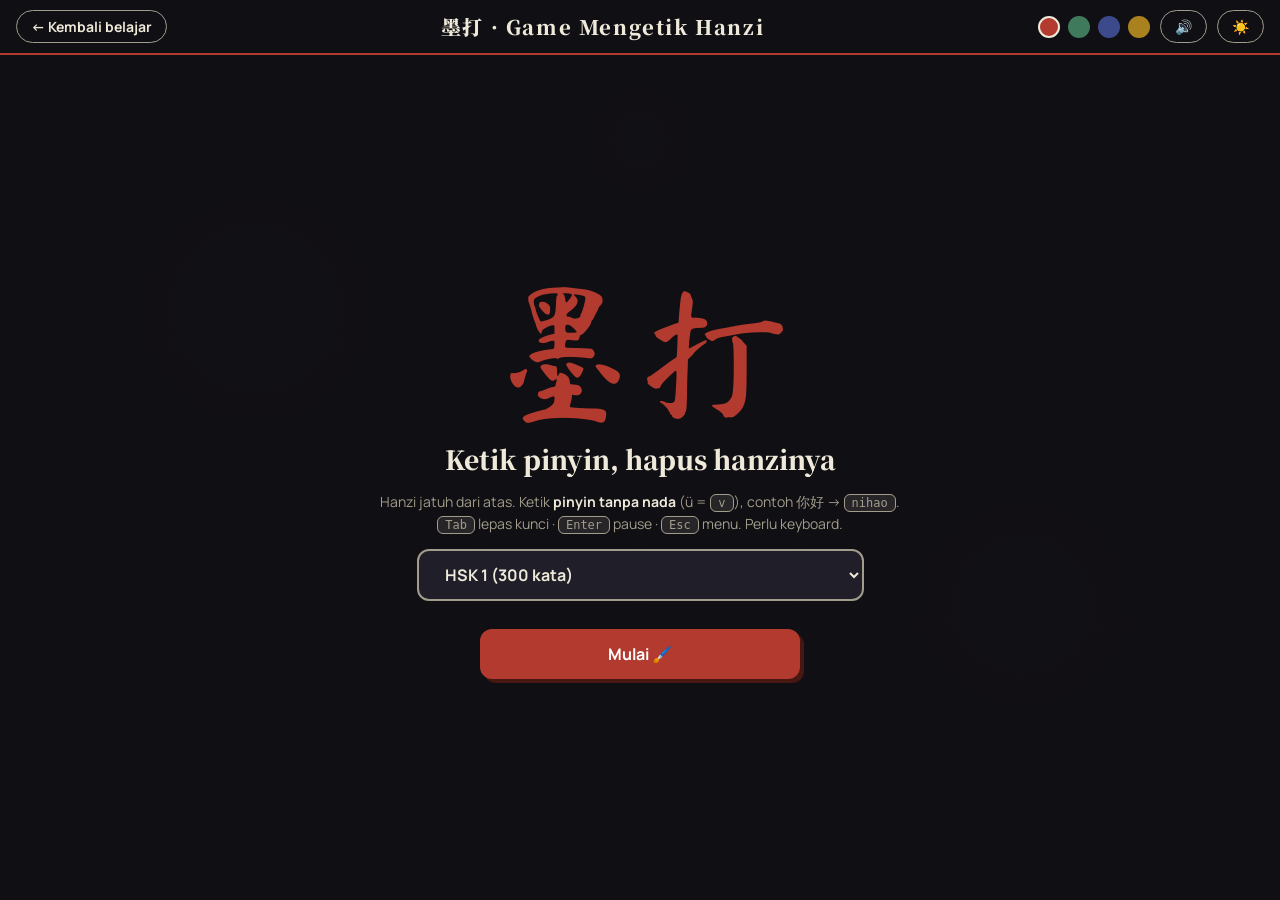
==== commit 50df7e5b: "Update game.html" ====
--- a/game.html
+++ b/game.html
@@ -75,7 +75,7 @@
 <script>
 (()=>{
 const $=s=>document.querySelector(s), cv=$('#cv'), ctx=cv.getContext('2d'), root=document.documentElement;
-let W=800,H=500,C={};
+let W=800,H=500,C={bg:'#100f14',fg:'#efe9da',mut:'#a29c8c',ac:'#b23a2e'};
 
 /* ================= TEMA (ikut css/styles.css) ================= */
 const ACCENTS=['vermilion','jade','indigo','gold'];
@@ -365,9 +365,14 @@
 document.addEventListener('visibilitychange',()=>{if(document.hidden&&st==='play')paused=true});   // otomatis pause saat pindah tab
 $('#start').onclick=start;$('#again').onclick=start;$('#toMenu').onclick=toMenu;
 
+theme();resize();   // harus sebelum loop: draw() butuh warna tema
 let last=performance.now();
-(function loop(t){const dt=Math.min(.05,(t-last)/1000);last=t;update(dt);draw();requestAnimationFrame(loop)})(last);
-theme();resize();
+function loop(t){
+  requestAnimationFrame(loop);          // jadwalkan dulu, supaya satu error tidak mematikan game
+  const dt=Math.min(.05,(t-last)/1000);last=t;
+  try{update(dt);draw()}catch(e){console.error(e)}
+}
+requestAnimationFrame(loop);
 if(document.fonts&&document.fonts.load){document.fonts.load('900 56px "Noto Serif SC"','你好');document.fonts.load('800 22px Manrope','abc')}
 })();
 </script>
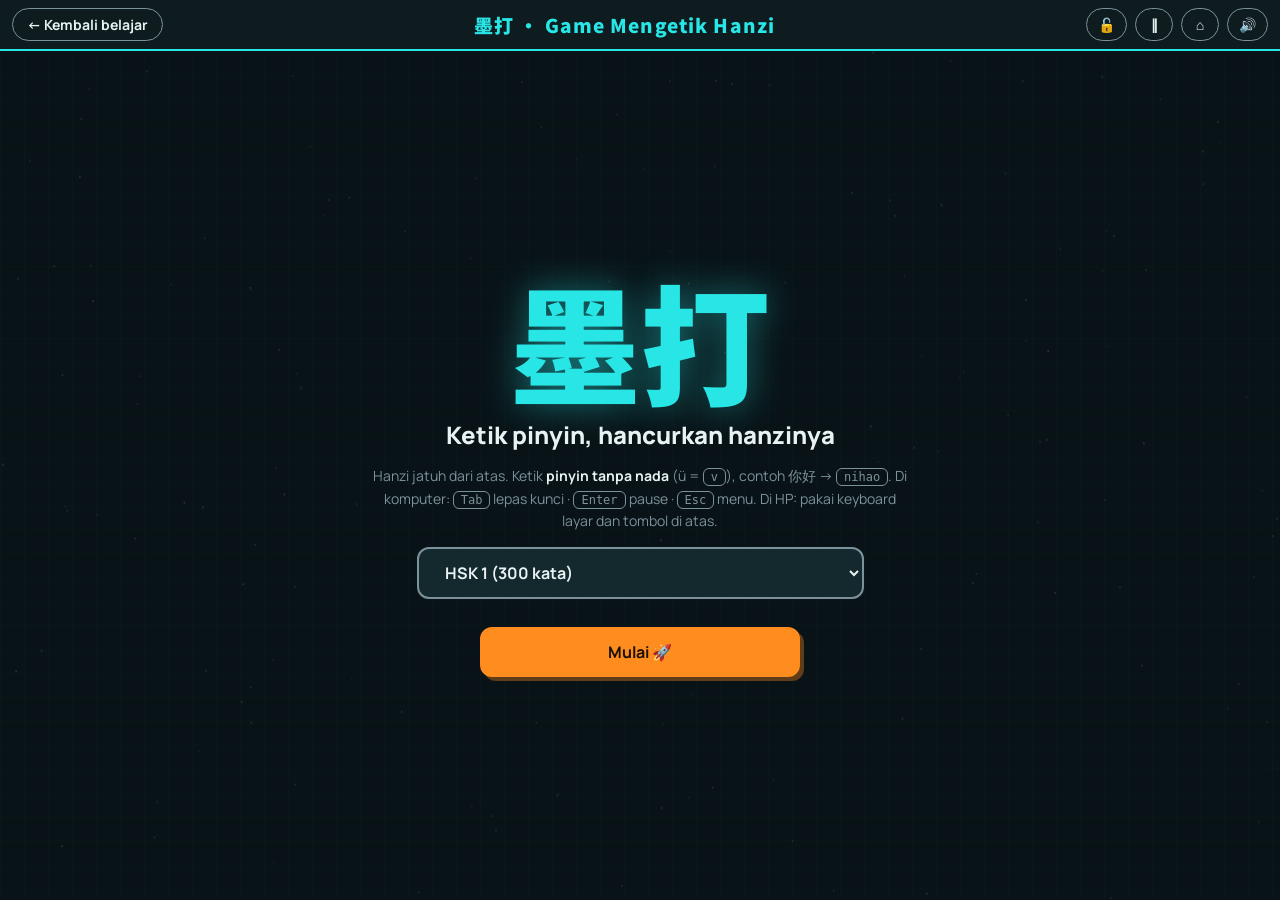
==== commit b939ea9e: "Update game.html" ====
--- a/game.html
+++ b/game.html
@@ -1,43 +1,41 @@
 <!DOCTYPE html>
-<html lang="id" data-mode="night" data-accent="vermilion">
+<html lang="id">
 <head>
 <meta charset="UTF-8">
-<meta name="viewport" content="width=device-width, initial-scale=1.0">
+<meta name="viewport" content="width=device-width, initial-scale=1.0, maximum-scale=1.0, interactive-widget=resizes-content">
 <title>墨打 · Game Mengetik Hanzi</title>
 <link rel="preconnect" href="https://fonts.googleapis.com">
-<link href="https://fonts.googleapis.com/css2?family=Noto+Serif+SC:wght@600;900&family=Ma+Shan+Zheng&family=Manrope:wght@500;700;800&display=swap" rel="stylesheet">
-<!-- Tema sama dengan situs: warna siang/malam + aksen dibaca dari css/styles.css -->
-<link rel="stylesheet" href="css/styles.css">
+<link href="https://fonts.googleapis.com/css2?family=Noto+Sans+SC:wght@500;700;900&family=Manrope:wght@500;700;800&display=swap" rel="stylesheet">
 <style>
-#zg{position:fixed;inset:0;z-index:50;display:flex;flex-direction:column;font-family:var(--font-ui,Manrope,system-ui,sans-serif);
-  --zb:var(--bg-0,#100f14);--zs:var(--surface,#1f1e29);--zf:var(--ink,#efe9da);--zm:var(--ink-soft,#a29c8c);--za:var(--accent,#b23a2e);
-  background:var(--zb);color:var(--zf)}
+html,body{margin:0;height:100%;overflow:hidden;background:#0e1c20}
+#zg{position:fixed;left:0;right:0;top:0;bottom:0;z-index:50;display:flex;flex-direction:column;font-family:Manrope,system-ui,sans-serif;
+  --zb:#0e1c20;--zs:#14292e;--zf:#e8f2f2;--zm:#7c929a;--za:#ff8c1e;--zc:#28e6e6;
+  background:var(--zb);color:var(--zf);touch-action:manipulation;-webkit-tap-highlight-color:transparent}
 #zg *{box-sizing:border-box}
-#zg-bar{display:flex;align-items:center;gap:10px;padding:10px 16px;border-bottom:2px solid var(--za);flex-wrap:wrap}
-#zg-bar a,#zg-bar button.zg-ic{color:var(--zf);text-decoration:none;font:700 14px var(--font-ui,Manrope,sans-serif);background:none;border:1.5px solid var(--zm);border-radius:999px;padding:6px 14px;cursor:pointer}
-#zg-bar b{flex:1;text-align:center;font:900 20px var(--font-display,'Noto Serif SC',serif);letter-spacing:.08em;white-space:nowrap}
-#zg-dots{display:flex;gap:8px}
-#zg-bar #zg-dots button{width:22px;height:22px;padding:0;border-radius:50%;border:2px solid transparent;cursor:pointer}
-#zg-bar #zg-dots button.on{border-color:var(--zf)}
+#zg-bar{display:flex;align-items:center;gap:8px;padding:8px 12px;border-bottom:2px solid var(--zc)}
+#zg-bar a,#zg-bar button{color:var(--zf);text-decoration:none;font:700 14px Manrope,sans-serif;background:none;border:1.5px solid var(--zm);border-radius:999px;padding:6px 14px;cursor:pointer;white-space:nowrap}
+#zg-bar button{padding:6px 11px;min-width:38px}
+#zg-bar b{flex:1;text-align:center;font:900 19px "Noto Sans SC",Manrope,sans-serif;letter-spacing:.06em;color:var(--zc);white-space:nowrap;overflow:hidden;text-overflow:ellipsis}
 #zg-stage{flex:1;position:relative;min-height:0}
 #cv{display:block;width:100%;height:100%}
 .zg-panel{position:absolute;inset:0;display:flex;flex-direction:column;align-items:center;justify-content:center;gap:14px;text-align:center;
-  background:color-mix(in srgb,var(--zb) 88%,transparent);padding:20px;overflow:auto}
+  background:rgba(8,18,21,.82);padding:20px;overflow:auto}
 .zg-panel.hide{display:none}
-.zg-big{font:400 clamp(70px,14vw,150px)/1 var(--font-brush,'Ma Shan Zheng'),'Noto Serif SC',serif;color:var(--za)}
-.zg-panel h2{margin:0;font:900 26px var(--font-display,'Noto Serif SC',serif)}
+.zg-big{font:900 clamp(64px,13vw,130px)/1 "Noto Sans SC",sans-serif;color:var(--zc);text-shadow:0 0 36px rgba(40,230,230,.45)}
+.zg-panel h2{margin:0;font:800 24px Manrope,sans-serif}
 .zg-panel p{margin:0;color:var(--zm);font-size:14px;max-width:540px;line-height:1.6}
 .zg-panel p b{color:var(--zf)}
-.zg-panel select,.zg-btn{font:700 16px var(--font-ui,Manrope,sans-serif);padding:12px 22px;border-radius:12px;border:2px solid var(--zm);background:var(--zs);color:var(--zf);min-width:min(320px,88vw);max-width:92vw}
-.zg-btn{background:var(--za);border-color:var(--za);color:#fff;cursor:pointer;box-shadow:4px 4px 0 color-mix(in srgb,var(--za) 40%,#000)}
-.zg-btn:active{transform:translate(2px,2px);box-shadow:2px 2px 0 color-mix(in srgb,var(--za) 40%,#000)}
+.zg-panel select,.zg-btn{font:700 16px Manrope,sans-serif;padding:12px 22px;border-radius:12px;border:2px solid var(--zm);background:var(--zs);color:var(--zf);min-width:min(320px,88vw);max-width:92vw}
+.zg-btn{background:var(--za);border-color:var(--za);color:#1a1006;cursor:pointer;box-shadow:4px 4px 0 rgba(255,140,30,.35)}
+.zg-btn:active{transform:translate(2px,2px);box-shadow:2px 2px 0 rgba(255,140,30,.35)}
 .zg-btn.ghost{background:none;color:var(--zf);border-color:var(--zm);box-shadow:none}
-.zg-stats{display:grid;grid-template-columns:repeat(3,auto);gap:10px 28px;font:700 18px var(--font-ui,Manrope,sans-serif)}
+.zg-stats{display:grid;grid-template-columns:repeat(3,auto);gap:10px 28px;font:700 18px Manrope,sans-serif}
 .zg-stats span{display:block;color:var(--zm);font-size:12px;font-weight:600}
 .zg-warn{color:var(--za)}
 kbd{border:1.5px solid var(--zm);border-radius:6px;padding:1px 7px;font-size:12px}
-#zg :focus-visible{outline:2px solid var(--zf);outline-offset:2px}
-@media (max-width:640px){#zg-bar b{order:3;flex-basis:100%;font-size:17px}}
+#kb{position:fixed;left:0;bottom:0;width:1px;height:1px;opacity:0;border:0;padding:0;font-size:16px;pointer-events:none}
+#zg :focus-visible{outline:2px solid var(--zc);outline-offset:2px}
+@media (max-width:560px){#zg-bar b{display:none}#zg-bar a{flex:1;text-align:center}}
 </style>
 </head>
 <body>
@@ -45,61 +43,55 @@
   <div id="zg-bar">
     <a href="index.html">← Kembali belajar</a>
     <b>墨打 · Game Mengetik Hanzi</b>
-    <div id="zg-dots" aria-label="Warna aksen"></div>
-    <button class="zg-ic" id="zg-sound" title="Suara">🔊</button>
-    <button class="zg-ic" id="zg-mode" title="Siang/malam">☀️</button>
+    <button id="zg-free" title="Lepas kunci kata (Tab)" aria-label="Lepas kunci">🔓</button>
+    <button id="zg-pause" title="Pause (Enter)" aria-label="Pause">‖</button>
+    <button id="zg-menu-btn" title="Menu (Esc)" aria-label="Menu">⌂</button>
+    <button id="zg-sound" title="Suara" aria-label="Suara">🔊</button>
   </div>
   <div id="zg-stage">
     <canvas id="cv"></canvas>
 
     <div id="zg-menu" class="zg-panel">
       <div class="zg-big">墨打</div>
-      <h2>Ketik pinyin, hapus hanzinya</h2>
+      <h2>Ketik pinyin, hancurkan hanzinya</h2>
       <p>Hanzi jatuh dari atas. Ketik <b>pinyin tanpa nada</b> (ü = <kbd>v</kbd>), contoh 你好 → <kbd>nihao</kbd>.
-         <kbd>Tab</kbd> lepas kunci · <kbd>Enter</kbd> pause · <kbd>Esc</kbd> menu. Perlu keyboard.</p>
+         Di komputer: <kbd>Tab</kbd> lepas kunci · <kbd>Enter</kbd> pause · <kbd>Esc</kbd> menu.
+         Di HP: pakai keyboard layar dan tombol di atas.</p>
       <select id="deck" aria-label="Pilih deck flashcard"><option>Memuat deck…</option></select>
       <p id="deckInfo"></p>
-      <button class="zg-btn" id="start" disabled>Mulai 🖌️</button>
+      <button class="zg-btn" id="start" disabled>Mulai 🚀</button>
     </div>
 
     <div id="zg-over" class="zg-panel hide">
-      <h2 style="color:var(--za)">游戏结束 · Selesai</h2>
+      <h2 style="color:var(--za)">Game Over</h2>
       <p id="overDeck"></p>
       <div class="zg-stats" id="stats"></div>
       <button class="zg-btn" id="again">Main lagi</button>
       <button class="zg-btn ghost" id="toMenu">Ganti deck</button>
     </div>
   </div>
+  <!-- penerima ketikan dari keyboard HP (Android mengirim event "input", bukan keydown huruf) -->
+  <input id="kb" type="text" inputmode="text" autocomplete="off" autocorrect="off" autocapitalize="none" spellcheck="false" aria-label="Ketik pinyin di sini">
 </div>
 
 <script>
 (()=>{
 const $=s=>document.querySelector(s), cv=$('#cv'), ctx=cv.getContext('2d'), root=document.documentElement;
-let W=800,H=500,C={bg:'#100f14',fg:'#efe9da',mut:'#a29c8c',ac:'#b23a2e'};
-
-/* ================= TEMA (ikut css/styles.css) ================= */
-const ACCENTS=['vermilion','jade','indigo','gold'];
-function theme(){
-  const s=getComputedStyle($('#zg')),g=n=>s.getPropertyValue(n).trim();
-  C={bg:g('--zb'),fg:g('--zf'),mut:g('--zm'),ac:g('--za')||'#b23a2e'};
-}
+let W=800,H=500;
+
+/* ================= TEMA LUAR ANGKASA ================= */
+const C={bg:'#0e1c20',grid:'#142a2e',fg:'#ffffff',mut:'#7c929a',ac:'#ff8c1e',cy:'#28e6e6',yl:'#ffdc3c'};
+const HZ='"Noto Sans SC","PingFang SC","Microsoft YaHei","Noto Sans CJK SC",sans-serif';
+const zg=$('#zg'),kb=$('#kb');
 function resize(){
+  const vv=window.visualViewport;                       // saat keyboard HP muncul, area game ikut mengecil
+  if(vv){zg.style.height=vv.height+'px';zg.style.top=vv.offsetTop+'px';zg.style.bottom='auto'}
   const r=cv.parentElement.getBoundingClientRect(),d=window.devicePixelRatio||1;
-  W=r.width;H=r.height;cv.width=W*d;cv.height=H*d;ctx.setTransform(d,0,0,d,0,0);
+  W=Math.max(200,r.width);H=Math.max(200,r.height);cv.width=W*d;cv.height=H*d;ctx.setTransform(d,0,0,d,0,0);
 }
 addEventListener('resize',resize);
-
-ACCENTS.forEach((a,i)=>{
-  const b=document.createElement('button');
-  b.style.background=`var(--stamp-${i},#b23a2e)`;b.title=a;b.setAttribute('aria-label','Aksen '+a);
-  if(root.dataset.accent===a)b.classList.add('on');
-  b.onclick=()=>{root.dataset.accent=a;[...$('#zg-dots').children].forEach(x=>x.classList.toggle('on',x===b));theme()};
-  $('#zg-dots').appendChild(b);
-});
-$('#zg-mode').onclick=()=>{
-  root.dataset.mode=root.dataset.mode==='night'?'day':'night';
-  $('#zg-mode').textContent=root.dataset.mode==='night'?'☀️':'🌙';theme();
-};
+if(window.visualViewport){visualViewport.addEventListener('resize',resize);visualViewport.addEventListener('scroll',resize)}
+const stars=Array.from({length:150},()=>({x:Math.random(),y:Math.random(),v:8+Math.random()*32}));
 
 /* ================= DATA: data/index.json + data/<deck>.json ================= */
 // Pinyin di data berisi keterangan seperti "ài (verb)" atau "(n.) diànqì": bagian dalam kurung dibuang.
@@ -210,25 +202,27 @@
 const R=(a,b)=>a+Math.random()*(b-a);
 const cut=s=>s.length>30?s.slice(0,29)+'…':s;
 
+const preloadFont=cards=>document.fonts&&document.fonts.load('700 56px "Noto Sans SC"',[...new Set(cards.map(c=>c.z).join(''))].join('')).catch(()=>{});
 function start(){
-  const p=pool();words=p.cards;deckName=p.name;
+  kb.value='';kb.focus({preventScroll:true});             // fokus harus dalam sentuhan pengguna agar keyboard HP terbuka
+  const p=pool();preloadFont(p.cards);words=p.cards;deckName=p.name;
   es=[];bs=[];ps=[];pops=[];tg=null;lives=3;score=0;level=1;kills=0;combo=0;best=0;ok=0;bad=0;time=0;spT=.5;
-  st='play';paused=false;
+  st='play';paused=false;$('#zg-pause').textContent='‖';
   $('#zg-menu').classList.add('hide');$('#zg-over').classList.add('hide');
-  document.activeElement.blur();music(true);
+  music(true);
 }
 function toMenu(){
-  st='menu';paused=false;music(false);
+  kb.blur();st='menu';paused=false;music(false);
   $('#zg-over').classList.add('hide');$('#zg-menu').classList.remove('hide');
 }
 function spawn(){
   const used=new Set(es.filter(e=>!e.dead).map(e=>e.t[0])),c=words.filter(w=>!used.has(w.t[0]));
   if(!c.length)return;
   const w=c[Math.random()*c.length|0],n=[...w.z].length,fs=Math.max(26,Math.min(56,W*.42/n));
-  ctx.font=`900 ${fs}px "Noto Serif SC",serif`;const hw=Math.max(ctx.measureText(w.z).width+36,84);
+  ctx.font=`700 ${fs}px ${HZ}`;const hw=Math.max(ctx.measureText(w.z).width+36,84);
   ctx.font='800 22px Manrope,sans-serif';const ew=Math.max(hw,ctx.measureText(w.t).width+20);   // lebar termasuk huruf pinyin di bawahnya
   es.push({...w,fs,bw:hw,ew,bh:80,x:R(ew/2+20,Math.max(ew/2+21,W-ew/2-20)),y:-90,
-    sp:(30+level*5+R(0,12))*H/660,n:0,fin:false,dead:false,fl:0,ph:R(0,6.28)});
+    sp:(26+level*5+R(0,12))*H/660,n:0,fin:false,dead:false,fl:0,ph:R(0,6.28)});
 }
 function key(ch){
   if(!tg){
@@ -244,13 +238,14 @@
   }else miss();
 }
 function miss(){bad++;combo=0;S.err()}
-function splat(x,y,n=22,col=C.ac){for(let i=0;i<n;i++){const a=R(0,6.28),v=R(40,260);ps.push({x,y,vx:Math.cos(a)*v,vy:Math.sin(a)*v,l:R(.35,.9),r:R(2,7),c:col})}}
+function splat(x,y,n=22,col='#ffa028'){for(let i=0;i<n;i++){const a=R(0,6.28),v=R(40,260);ps.push({x,y,vx:Math.cos(a)*v,vy:Math.sin(a)*v,l:R(.35,.9),r:R(2,7),c:col})}}
 const shipXY=()=>[W/2,H-70];
 const ang=()=>{const[x,y]=shipXY();return tg&&!tg.dead?Math.atan2(tg.x-x,y-(tg.y+40)):0};
-const tip=()=>{const[x,y]=shipXY(),a=ang();return[x+Math.sin(a)*52,y-Math.cos(a)*52]};
+const tip=()=>{const[x,y]=shipXY(),a=ang();return[x+Math.sin(a)*24,y-Math.cos(a)*24]};
 
 /* ================= UPDATE ================= */
 function update(dt){
+  for(const t of stars){t.y+=t.v*dt/H;if(t.y>1){t.y=0;t.x=Math.random()}}
   if(st!=='play'||paused)return;
   T+=dt;time+=dt;spT-=dt;
   if(spT<=0){spawn();spT=Math.max(.8,2.8-level*.18)+R(0,.7)}
@@ -258,14 +253,14 @@
     e.y+=e.sp*dt;e.fl=Math.max(0,e.fl-dt);
     e.x+=Math.sin(T*1.4+e.ph)*14*dt;e.x=Math.max(e.ew/2+4,Math.min(W-e.ew/2-4,e.x));
     if(!e.dead&&e.y+e.bh+22>H-100){
-      e.dead=true;if(tg===e)tg=null;lives--;combo=0;splat(e.x,e.y+40,40,'#c0392b');S.life();
+      e.dead=true;if(tg===e)tg=null;lives--;combo=0;splat(e.x,e.y+40,40,'#ff3c3c');S.life();
     }
   }
   for(let i=bs.length-1;i>=0;i--){
     const b=bs[i];if(b.e.dead&&!b.last){bs.splice(i,1);continue}
     const dx=b.e.x-b.x,dy=b.e.y+40-b.y,d=Math.hypot(dx,dy),s=1000*dt;
     if(d<=s){
-      bs.splice(i,1);b.e.fl=.12;splat(b.e.x,b.e.y+40,6,C.fg);S.hit();
+      bs.splice(i,1);b.e.fl=.12;splat(b.e.x,b.e.y+40,6,'#ffdc78');S.hit();
       if(b.last&&!b.e.dead){
         b.e.dead=true;splat(b.e.x,b.e.y+40,34);S.boom();score+=50*b.e.t.length;
         // setelah hancur, tampilkan pinyin bernada + arti supaya tetap belajar
@@ -280,7 +275,7 @@
   if(lives<=0)over();
 }
 function over(){
-  st='over';music(false);S.over();
+  kb.blur();st='over';music(false);S.over();
   const wpm=time>3?ok/5/(time/60):0,acc=ok+bad?100*ok/(ok+bad):100;
   $('#overDeck').textContent='Deck: '+deckName;
   $('#stats').innerHTML=[['Skor',score],['Level',level],['Kata',kills],['WPM',wpm.toFixed(0)],['Akurasi',acc.toFixed(0)+'%'],['Combo maks',best]]
@@ -290,82 +285,101 @@
 
 /* ================= GAMBAR ================= */
 function rr(x,y,w,h,r){ctx.beginPath();ctx.roundRect?ctx.roundRect(x,y,w,h,r):ctx.rect(x,y,w,h)}
+const touch=matchMedia('(pointer:coarse)').matches;
+function drawShip(){
+  const[x,y]=shipXY(),pts=[[0,-22],[14,16],[0,8],[-14,16]];
+  ctx.save();ctx.translate(x,y);ctx.rotate(ang());ctx.strokeStyle=C.cy;ctx.lineWidth=2.5;ctx.lineJoin='round';
+  ctx.beginPath();pts.forEach(([px,py],i)=>i?ctx.lineTo(px,py):ctx.moveTo(px,py));ctx.closePath();ctx.stroke();
+  ctx.fillStyle=C.cy;ctx.beginPath();ctx.arc(0,0,3,0,6.3);ctx.fill();ctx.restore();
+}
 function draw(){
   ctx.fillStyle=C.bg;ctx.fillRect(0,0,W,H);
-  // noda tinta lembut + garis kolom tipis
-  for(const[fx,fy,r,a]of[[.2,.3,.45,.07],[.8,.65,.5,.06],[.5,.1,.35,.05]]){
-    const g=ctx.createRadialGradient(W*fx,H*fy,0,W*fx,H*fy,H*r);g.addColorStop(0,C.mut);g.addColorStop(1,'transparent');
-    ctx.globalAlpha=a;ctx.fillStyle=g;ctx.fillRect(0,0,W,H);
-  }
-  ctx.globalAlpha=.12;ctx.strokeStyle=C.mut;ctx.lineWidth=1;
-  for(let x=W/8;x<W;x+=W/8){ctx.beginPath();ctx.moveTo(x,0);ctx.lineTo(x,H);ctx.stroke()}
-  ctx.globalAlpha=1;
+  ctx.strokeStyle=C.grid;ctx.lineWidth=1;ctx.beginPath();
+  for(let x=0;x<W;x+=24){ctx.moveTo(x+.5,0);ctx.lineTo(x+.5,H)}
+  for(let y=0;y<H;y+=24){ctx.moveTo(0,y+.5);ctx.lineTo(W,y+.5)}
+  ctx.stroke();
+  for(const t of stars){const c=Math.round(60+t.v*4);ctx.fillStyle=`rgb(${c},${c},${c+20})`;ctx.fillRect(t.x*W,t.y*H,1.6,1.6)}
   if(st==='menu')return;
 
   for(const e of es){
-    const lock=e===tg,l=e.x-e.bw/2;
-    rr(l,e.y,e.bw,e.bh,10);ctx.fillStyle=C.ac;ctx.globalAlpha=e.fl>0?.45:.16;ctx.fill();ctx.globalAlpha=1;
-    ctx.strokeStyle=C.ac;ctx.lineWidth=lock?4:2;ctx.stroke();
-    ctx.fillStyle=C.fg;ctx.font=`900 ${e.fs}px "Noto Serif SC",serif`;ctx.textAlign='center';ctx.textBaseline='middle';
-    ctx.fillText(e.z,e.x,e.y+e.bh/2+3);
+    const lock=e===tg,l=e.x-e.bw/2,k=e.n/e.t.length;
+    rr(l,e.y,e.bw,e.bh,8);ctx.fillStyle=e.fl>0?'rgba(255,255,255,.28)':'rgba(0,0,0,.62)';ctx.fill();
+    ctx.strokeStyle=lock?C.yl:C.ac;ctx.lineWidth=lock?3:1.5;ctx.stroke();
+    // hanzi memudar putih → oranye seiring huruf yang benar
+    ctx.fillStyle=`rgb(255,${Math.round(255-105*k)},${Math.round(255-225*k)})`;
+    ctx.font=`700 ${e.fs}px ${HZ}`;ctx.textAlign='center';ctx.textBaseline='middle';ctx.fillText(e.z,e.x,e.y+e.bh/2+2);
     ctx.fillStyle=C.ac;ctx.font='800 22px Manrope,sans-serif';ctx.textBaseline='top';
     ctx.fillText(e.t.slice(0,e.n),e.x,e.y+e.bh+6);                // huruf yang sudah benar
     if(lock){
-      const[sx,sy]=shipXY();ctx.setLineDash([6,8]);ctx.strokeStyle=C.mut;ctx.lineWidth=1.5;
-      ctx.beginPath();ctx.moveTo(sx,sy-50);ctx.lineTo(e.x,e.y+e.bh);ctx.stroke();ctx.setLineDash([]);
+      const[sx,sy]=shipXY();ctx.strokeStyle='rgba(40,230,230,.35)';ctx.lineWidth=1;
+      ctx.beginPath();ctx.moveTo(sx,sy-22);ctx.lineTo(e.x,e.y+e.bh);ctx.stroke();
     }
   }
-  for(const b of bs){ctx.fillStyle=C.ac;ctx.beginPath();ctx.arc(b.x,b.y,5,0,6.3);ctx.fill()}
+  for(const b of bs){ctx.fillStyle='#fff0a0';ctx.beginPath();ctx.arc(b.x,b.y,3.5,0,6.3);ctx.fill()}
   for(const p of ps){ctx.globalAlpha=Math.min(1,p.l*2);ctx.fillStyle=p.c;ctx.beginPath();ctx.arc(p.x,p.y,p.r,0,6.3);ctx.fill()}
   ctx.globalAlpha=1;
 
   // pinyin + arti setelah kata hancur
   for(const q of pops){
-    const k=1.8-q.l,y=q.y-k*30;
+    const y=q.y-(1.8-q.l)*30;
     ctx.globalAlpha=Math.min(1,q.l*1.2);ctx.textAlign='center';ctx.textBaseline='alphabetic';
     ctx.fillStyle=C.fg;ctx.font='700 18px Manrope,sans-serif';ctx.fillText(q.p,q.x,y);
-    if(q.a){ctx.fillStyle=C.mut;ctx.font='600 14px Manrope,sans-serif';ctx.fillText(q.a,q.x,y+20)}
+    if(q.a){ctx.fillStyle=C.cy;ctx.font='600 14px Manrope,sans-serif';ctx.fillText(q.a,q.x,y+20)}
   }
   ctx.globalAlpha=1;
-
-  // kuas (kapal)
-  const[x,y]=shipXY();ctx.save();ctx.translate(x,y);ctx.rotate(ang());
-  ctx.fillStyle=C.fg;ctx.fillRect(-4,-4,8,58);
-  ctx.fillStyle=C.ac;ctx.beginPath();ctx.moveTo(-10,-4);ctx.quadraticCurveTo(-12,-32,0,-54);ctx.quadraticCurveTo(12,-32,10,-4);ctx.closePath();ctx.fill();
-  ctx.restore();
+  drawShip();
 
   // HUD
   const wpm=time>3?ok/5/(time/60):0,acc=ok+bad?100*ok/(ok+bad):100;
-  ctx.textAlign='left';ctx.textBaseline='top';ctx.fillStyle=C.fg;ctx.font='700 16px Manrope,sans-serif';
-  ctx.fillText(`分 ${score}   Level ${level}   Combo ${combo}`,16,14);
-  ctx.fillStyle=C.mut;ctx.font='600 13px Manrope,sans-serif';
-  ctx.fillText(`WPM ${wpm.toFixed(0)} · Akurasi ${acc.toFixed(0)}% · ${deckName}`,16,38);
-  // nyawa = tiga stempel 命
-  for(let i=0;i<3;i++){
-    const sx=W-50-i*44,sy=H-56;rr(sx,sy,34,34,6);
-    if(i<lives){ctx.fillStyle=C.ac;ctx.fill();ctx.fillStyle='#fff'}else{ctx.strokeStyle=C.mut;ctx.lineWidth=2;ctx.stroke();ctx.fillStyle=C.mut}
-    ctx.font='900 22px "Noto Serif SC",serif';ctx.textAlign='center';ctx.textBaseline='middle';ctx.fillText('命',sx+17,sy+18);
+  ctx.textAlign='left';ctx.textBaseline='top';ctx.fillStyle=C.fg;ctx.font='700 15px Manrope,sans-serif';
+  ctx.fillText(`Skor ${score}   Level ${level}   Combo ${combo}`,12,10);
+  ctx.fillStyle=C.mut;ctx.font='600 12.5px Manrope,sans-serif';
+  ctx.fillText(`WPM ${wpm.toFixed(0)} · Akurasi ${acc.toFixed(0)}% · ${deckName}`,12,32);
+  // nyawa: heksagon kuning
+  const hx=W-30,hy=H-30;ctx.fillStyle='#fac814';ctx.beginPath();
+  for(let i=0;i<6;i++){const a=(60*i+30)*Math.PI/180;ctx.lineTo(hx+17*Math.cos(a),hy+17*Math.sin(a))}
+  ctx.closePath();ctx.fill();ctx.fillStyle='#141414';ctx.font='800 16px Manrope,sans-serif';ctx.textAlign='center';ctx.textBaseline='middle';ctx.fillText(lives,hx,hy+1);
+
+  if(touch&&!paused&&document.activeElement!==kb){
+    ctx.fillStyle='rgba(8,18,21,.75)';ctx.fillRect(0,H/2-26,W,52);
+    ctx.fillStyle=C.yl;ctx.font='700 16px Manrope,sans-serif';ctx.textAlign='center';ctx.fillText('Ketuk layar untuk membuka keyboard',W/2,H/2);
   }
   if(paused){
-    ctx.fillStyle=C.bg;ctx.globalAlpha=.7;ctx.fillRect(0,0,W,H);ctx.globalAlpha=1;
-    ctx.fillStyle=C.ac;ctx.font='400 80px "Ma Shan Zheng",serif';ctx.textAlign='center';ctx.textBaseline='middle';
-    ctx.fillText('暂停 · PAUSE',W/2,H/2-20);
+    ctx.fillStyle='rgba(8,18,21,.72)';ctx.fillRect(0,0,W,H);
+    ctx.fillStyle=C.cy;ctx.font='900 56px "Noto Sans SC",Manrope,sans-serif';ctx.textAlign='center';ctx.textBaseline='middle';
+    ctx.fillText('PAUSE',W/2,H/2-10);
+    ctx.fillStyle=C.mut;ctx.font='600 14px Manrope,sans-serif';ctx.fillText(touch?'Ketuk ‖ untuk lanjut':'Tekan Enter untuk lanjut',W/2,H/2+34);
   }
 }
 
 /* ================= INPUT & LOOP ================= */
+const feed=str=>{if(st!=='play'||paused)return;for(const ch of str.toLowerCase())if(/^[a-z]$/.test(ch))key(ch)};
+const togglePause=()=>{if(st==='play')paused=!paused;$('#zg-pause').textContent=paused?'▶':'‖';if(!paused&&st==='play')kb.focus({preventScroll:true})};
+const release=()=>{tg=null};
+
+// Komputer: keydown. HP Android: keydown berisi kode palsu, jadi huruf dibaca dari event "input" di bawah.
 addEventListener('keydown',e=>{
   if(e.key==='Escape'&&st!=='menu'){toMenu();return}
   if(st==='menu'&&e.key==='Enter'&&document.activeElement.tagName!=='BUTTON'&&!$('#start').disabled){start();return}
   if(st!=='play')return;
-  if(e.key==='Enter'){paused=!paused;return}
-  if(e.key==='Tab'){e.preventDefault();tg=null;return}
-  if(!paused&&!e.ctrlKey&&!e.metaKey&&!e.altKey&&/^[a-z]$/i.test(e.key)){e.preventDefault();key(e.key.toLowerCase())}
+  if(e.key==='Enter'){e.preventDefault();togglePause();return}
+  if(e.key==='Tab'){e.preventDefault();release();return}
+  if(!paused&&!e.ctrlKey&&!e.metaKey&&!e.altKey&&/^[a-z]$/i.test(e.key)){e.preventDefault();feed(e.key)}   // preventDefault: event "input" tidak ikut terpicu, jadi tidak dobel
 });
-document.addEventListener('visibilitychange',()=>{if(document.hidden&&st==='play')paused=true});   // otomatis pause saat pindah tab
+let prev='';
+kb.addEventListener('input',e=>{
+  const v=kb.value;
+  if(v.length>prev.length)feed(v.slice(prev.length));            // hanya huruf baru (abaikan hapus/backspace)
+  prev=v;
+  if(!e.isComposing||v.length>24){kb.value='';prev=''}            // kosongkan terus supaya tidak menumpuk
+});
+kb.addEventListener('compositionend',()=>{kb.value='';prev=''});
+cv.addEventListener('pointerdown',()=>{if(st==='play'&&!paused)kb.focus({preventScroll:true})});   // ketuk layar = buka keyboard lagi
+$('#zg-pause').onclick=togglePause;$('#zg-free').onclick=release;$('#zg-menu-btn').onclick=()=>{if(st!=='menu')toMenu()};
+document.addEventListener('visibilitychange',()=>{if(document.hidden&&st==='play'){paused=true;$('#zg-pause').textContent='▶'}});
 $('#start').onclick=start;$('#again').onclick=start;$('#toMenu').onclick=toMenu;
 
-theme();resize();   // harus sebelum loop: draw() butuh warna tema
+resize();
 let last=performance.now();
 function loop(t){
   requestAnimationFrame(loop);          // jadwalkan dulu, supaya satu error tidak mematikan game
@@ -373,7 +387,7 @@
   try{update(dt);draw()}catch(e){console.error(e)}
 }
 requestAnimationFrame(loop);
-if(document.fonts&&document.fonts.load){document.fonts.load('900 56px "Noto Serif SC"','你好');document.fonts.load('800 22px Manrope','abc')}
+if(document.fonts&&document.fonts.load){document.fonts.load('700 56px "Noto Sans SC"','你好');document.fonts.load('800 22px Manrope','abc')}
 })();
 </script>
 </body>
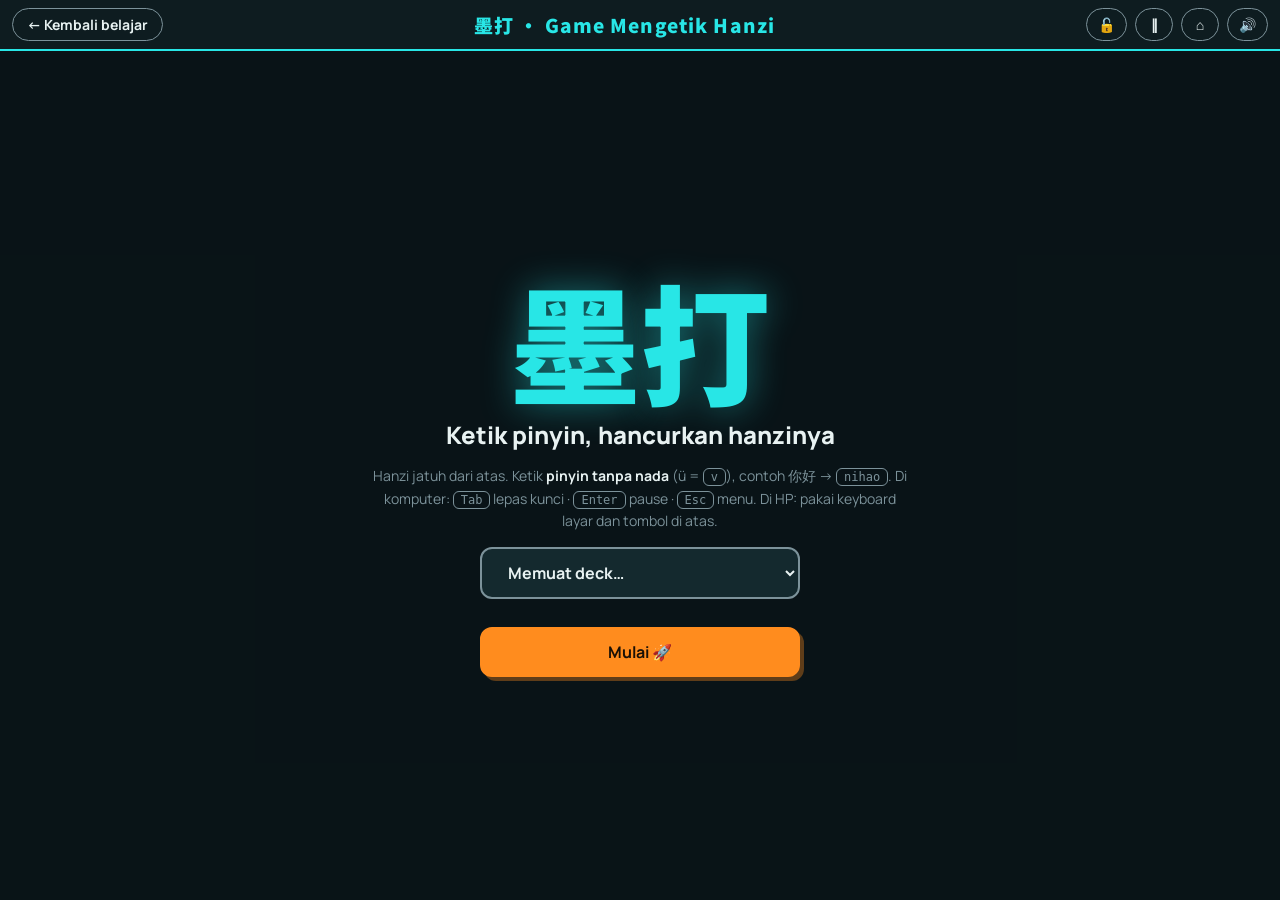
==== commit 95f6722b: "Update game.html" ====
--- a/game.html
+++ b/game.html
@@ -77,7 +77,7 @@
 <script>
 (()=>{
 const $=s=>document.querySelector(s), cv=$('#cv'), ctx=cv.getContext('2d'), root=document.documentElement;
-let W=800,H=500;
+let W=800,H=500,K=1;
 
 /* ================= TEMA LUAR ANGKASA ================= */
 const C={bg:'#0e1c20',grid:'#142a2e',fg:'#ffffff',mut:'#7c929a',ac:'#ff8c1e',cy:'#28e6e6',yl:'#ffdc3c'};
@@ -88,6 +88,9 @@
   if(vv){zg.style.height=vv.height+'px';zg.style.top=vv.offsetTop+'px';zg.style.bottom='auto'}
   const r=cv.parentElement.getBoundingClientRect(),d=window.devicePixelRatio||1;
   W=Math.max(200,r.width);H=Math.max(200,r.height);cv.width=W*d;cv.height=H*d;ctx.setTransform(d,0,0,d,0,0);
+  // K = skala ukuran sesuai perangkat (HP kecil -> kotak, font, kapal ikut mengecil)
+  K=Math.max(.42,Math.min(1.1,Math.min(W/760,H/560)));
+  if(typeof es!=='undefined')for(const e of es){layout(e);sync(e)}
 }
 addEventListener('resize',resize);
 if(window.visualViewport){visualViewport.addEventListener('resize',resize);visualViewport.addEventListener('scroll',resize)}
@@ -168,6 +171,187 @@
 });
 
 /* ================= SUARA (WebAudio, tanpa file) ================= */
+let AC,mute=false;
+function snd(f0,f1,d,v=.15,type='sine',nz=0){
+  if(mute)return;AC=AC||new(window.AudioContext||window.webkitAudioContext)();
+  const t=AC.currentTime,g=AC.createGain();
+  g.gain.setValueAtTime(v,t);g.gain.exponentialRampToValueAtTime(.001,t+d);g.connect(AC.destination);
+  if(nz){
+    const n=AC.sampleRate*d|0,b=AC.createBuffer(1,n,AC.sampleRate),a=b.getChannelData(0);
+    for(let i=0;i<n;i++)a[i]=Math.random()*2-1;
+    const s=AC.createBufferSource(),f=AC.createBiquadFilter();
+    s.buffer=b;f.type='lowpass';f.frequency.setValueAtTime(f0,t);f.frequency.exponentialRampToValueAtTime(Math.max(40,f1),t+d);
+    s.connect(f);f.connect(g);s.start(t);
+  }else{
+    const o=AC.createOscillator();o.type=type;o.frequency.setValueAtTime(f0,t);o.frequency.exponentialRampToValueAtTime(f1,t+d);
+    o.connect(g);o.start(t);o.stop(t+d);
+  }
+}
+const seq=(fs,gap,fn)=>fs.forEach((f,i)=>setTimeout(()=>fn(f),i*gap));
+const S={
+  shoot:()=>snd(900,300,.09,.1,'triangle'),hit:()=>snd(300,120,.08,.15),
+  boom:()=>snd(1500,60,.5,.5,'sine',1),err:()=>snd(160,100,.18,.1,'sawtooth'),
+  life:()=>snd(400,50,.6,.2,'sawtooth'),
+  up:()=>seq([523,659,784,1047],90,f=>snd(f,f,.1,.1,'square')),
+  over:()=>seq([392,330,262,196],200,f=>snd(f,f*.95,.22,.12,'sawtooth'))
+};
+const PENTA=[261.6,293.7,329.6,392,440,523.3];let musicT;
+const music=on=>{clearInterval(musicT);if(on)musicT=setInterval(()=>{if(st==='play'&&!paused)snd(PENTA[Math.random()*6|0],PENTA[Math.random()*6|0],1.6,.04)},1400)};
+$('#zg-sound').onclick=()=>{mute=!mute;$('#zg-sound').textContent=mute?'🔇':'🔊'};
+
+/* ================= STATE GAME ================= */
+let st='menu',paused=false,words=[],es=[],bs=[],ps=[],pops=[],tg=null,
+    lives,score,level,kills,combo,best,ok,bad,time,spT,deckName='',T=0;
+const R=(a,b)=>a+Math.random()*(b-a);
+const cut=s=>s.length>30?s.slice(0,29)+'…':s;
+
+const preloadFont=cards=>document.fonts&&document.fonts.load('700 56px "Noto Sans SC"',[...new Set(cards.map(c=>c.z).join(''))].join('')).catch(()=>{});
+function start(){
+  kb.value='';kb.focus({preventScroll:true});             // fokus harus dalam sentuhan pengguna agar keyboard HP terbuka
+  const p=pool();preloadFont(p.cards);words=p.cards;deckName=p.name;
+  es=[];bs=[];ps=[];pops=[];tg=null;lives=3;score=0;level=1;kills=0;combo=0;best=0;ok=0;bad=0;time=0;spT=.5;
+  st='play';paused=false;$('#zg-pause').textContent='‖';
+  $('#zg-menu').classList.add('hide');$('#zg-over').classList.add('hide');
+  music(true);
+}
+function toMenu(){
+  kb.blur();st='menu';paused=false;music(false);
+  $('#zg-over').classList.add('hide');$('#zg-menu').classList.remove('hide');
+}
+// Ukuran satu kata (semua dikali K supaya pas di HP maupun desktop)
+function layout(e){
+  const n=[...e.z].length;
+  e.fs=Math.max(20,Math.min(56*K,W*.4/n));                 // font hanzi
+  e.pf=Math.max(13,22*K);                                  // font pinyin
+  ctx.font=`700 ${e.fs}px ${HZ}`;const hw=Math.max(ctx.measureText(e.z).width+36*K,84*K);
+  ctx.font=`800 ${e.pf}px Manrope,sans-serif`;const pw=ctx.measureText(e.t).width+16*K;
+  e.bw=Math.min(W-8,hw);e.ew=Math.min(W-8,Math.max(hw,pw));e.bh=80*K;e.th=e.bh+e.pf+14*K;   // th = tinggi kotak + baris pinyin
+}
+// Posisi disimpan sebagai pecahan layar (fx, fy), jadi saat keyboard HP naik/turun jarak jatuh tetap proporsional
+function sync(e){e.x=e.fx*W;e.y=e.fy*H}
+function spawn(){
+  const used=new Set(es.filter(e=>!e.dead).map(e=>e.t[0])),c=words.filter(w=>!used.has(w.t[0]));
+  if(!c.length)return true;
+  const e={...words.length?c[Math.random()*c.length|0]:{},n:0,fin:false,dead:false,fl:0,ph:R(0,6.28),sp:(26+level*5+R(0,12))/660};
+  layout(e);e.fy=-e.th/H;e.y=e.fy*H;
+  const gap=14*K;let free=false;
+  for(let i=0;i<14&&!free;i++){                            // cari posisi yang tidak menimpa kata lain
+    const m=e.ew/2/W+.01;e.fx=R(m,Math.max(m+.001,1-m));
+    free=es.every(o=>o.dead||o.y>e.y+e.th+gap||Math.abs(o.fx-e.fx)*W>(o.ew+e.ew)/2+gap);
+  }
+  if(!free)return false;
+  sync(e);es.push(e);return true;
+}
+function key(ch){
+  if(!tg){
+    const c=es.filter(e=>!e.dead&&!e.fin&&e.t[0]===ch);
+    if(!c.length)return miss();
+    tg=c.reduce((a,b)=>b.y>a.y?b:a);
+  }
+  if(tg.t[tg.n]===ch){
+    tg.n++;ok++;combo++;best=Math.max(best,combo);score+=10*(1+(combo/10|0));
+    const last=tg.n===tg.t.length,p=tip();
+    bs.push({x:p[0],y:p[1],e:tg,last});S.shoot();
+    if(last){tg.fin=true;tg=null}
+  }else miss();
+}
+function miss(){bad++;combo=0;S.err()}
+function splat(x,y,n=22,col='#ffa028'){for(let i=0;i<n;i++){const a=R(0,6.28),v=R(40,260);ps.push({x,y,vx:Math.cos(a)*v,vy:Math.sin(a)*v,l:R(.35,.9),r:R(2,7),c:col})}}
+const shipXY=()=>[W/2,H*.92];
+const shipK=()=>Math.max(.8,Math.min(1.2,K*1.6));
+const ang=()=>{const[x,y]=shipXY();return tg&&!tg.dead?Math.atan2(tg.x-x,y-(tg.y+tg.bh/2)):0};
+const tip=()=>{const[x,y]=shipXY(),a=ang();const k=shipK()*24;return[x+Math.sin(a)*k,y-Math.cos(a)*k]};
+
+/* ================= UPDATE ================= */
+function update(dt){
+  for(const t of stars){t.y+=t.v*dt/H;if(t.y>1){t.y=0;t.x=Math.random()}}
+  if(st!=='play'||paused)return;
+  T+=dt;time+=dt;spT-=dt;
+  if(spT<=0){spT=spawn()?Math.max(.8,2.8-level*.18)+R(0,.7):.3}
+  for(const e of es){
+    e.fy+=e.sp*dt;e.fl=Math.max(0,e.fl-dt);
+    e.fx+=Math.sin(T*1.4+e.ph)*.012*dt;const lo=e.ew/2/W+.004;e.fx=Math.max(lo,Math.min(1-lo,e.fx));// jangan menyusul/menimpa kata lain yang ada tepat di depannya
+    for(const o of es){
+      if(o===e||o.dead||o.fy<=e.fy)continue;
+      if(Math.abs(o.fx-e.fx)*W<(o.ew+e.ew)/2+8*K)e.fy=Math.min(e.fy,o.fy-(e.th+10*K)/H);
+    }
+    sync(e);
+    if(!e.dead&&e.fy>.76){      // garis bahaya = 76% tinggi layar, sama di semua perangkat
+      e.dead=true;if(tg===e)tg=null;lives--;combo=0;splat(e.x,e.y+e.bh/2,40,'#ff3c3c');S.life();
+    }
+  }
+  for(let i=bs.length-1;i>=0;i--){
+    const b=bs[i];if(b.e.dead&&!b.last){bs.splice(i,1);continue}
+    const dx=b.e.x-b.x,dy=b.e.y+b.e.bh/2-b.y,d=Math.hypot(dx,dy),s=1000*dt;
+    if(d<=s){
+      bs.splice(i,1);b.e.fl=.12;splat(b.e.x,b.e.y+b.e.bh/2,6,'#ffdc78');S.hit();
+      if(b.last&&!b.e.dead){
+        b.e.dead=true;splat(b.e.x,b.e.y+b.e.bh/2,34);S.boom();score+=50*b.e.t.length;
+        // setelah hancur, tampilkan pinyin bernada + arti supaya tetap belajar
+        pops.push({x:Math.max(90,Math.min(W-90,b.e.x)),y:b.e.y+b.e.bh/2,l:1.8,p:b.e.p,a:cut(b.e.a)});
+        if(++kills%10===0){level++;S.up()}
+      }
+    }else{b.x+=dx/d*s;b.y+=dy/d*s}
+  }
+  es=es.filter(e=>!e.dead);
+  for(let i=ps.length-1;i>=0;i--){const p=ps[i];p.x+=p.vx*dt;p.y+=p.vy*dt;p.vx*=.96;p.vy*=.96;if((p.l-=dt)<=0)ps.splice(i,1)}
+  for(let i=pops.length-1;i>=0;i--)if((pops[i].l-=dt)<=0)pops.splice(i,1);
+  if(lives<=0)over();
+}
+function over(){
+  kb.blur();st='over';music(false);S.over();
+  const wpm=time>3?ok/5/(time/60):0,acc=ok+bad?100*ok/(ok+bad):100;
+  $('#overDeck').textContent='Deck: '+deckName;
+  $('#stats').innerHTML=[['Skor',score],['Level',level],['Kata',kills],['WPM',wpm.toFixed(0)],['Akurasi',acc.toFixed(0)+'%'],['Combo maks',best]]
+    .map(([k,v])=>`<div><span>${k}</span>${v}</div>`).join('');
+  $('#zg-over').classList.remove('hide');
+}
+
+/* ================= GAMBAR ================= */
+function rr(x,y,w,h,r){ctx.beginPath();ctx.roundRect?ctx.roundRect(x,y,w,h,r):ctx.rect(x,y,w,h)}
+const touch=matchMedia('(pointer:coarse)').matches;
+function drawShip(){
+  const[x,y]=shipXY(),pts=[[0,-22],[14,16],[0,8],[-14,16]];
+  ctx.save();ctx.translate(x,y);ctx.rotate(ang());ctx.scale(shipK(),shipK());ctx.strokeStyle=C.cy;ctx.lineWidth=2.5;ctx.lineJoin='round';
+  ctx.beginPath();pts.forEach(([px,py],i)=>i?ctx.lineTo(px,py):ctx.moveTo(px,py));ctx.closePath();ctx.stroke();
+  ctx.fillStyle=C.cy;ctx.beginPath();ctx.arc(0,0,3,0,6.3);ctx.fill();ctx.restore();
+}
+function draw(){
+  ctx.fillStyle=C.bg;ctx.fillRect(0,0,W,H);
+  ctx.strokeStyle=C.grid;ctx.lineWidth=1;ctx.beginPath();
+  for(let x=0;x<W;x+=24){ctx.moveTo(x+.5,0);ctx.lineTo(x+.5,H)}
+  for(let y=0;y<H;y+=24){ctx.moveTo(0,y+.5);ctx.lineTo(W,y+.5)}
+  ctx.stroke();
+  for(const t of stars){const c=Math.round(60+t.v*4);ctx.fillStyle=`rgb(${c},${c},${c+20})`;ctx.fillRect(t.x*W,t.y*H,1.6,1.6)}
+  if(st==='menu')return;
+
+  for(const e of es){
+    const lock=e===tg,l=e.x-e.bw/2,k=e.n/e.t.length;
+    rr(l,e.y,e.bw,e.bh,8*K);ctx.fillStyle=e.fl>0?'rgba(255,255,255,.28)':'rgba(0,0,0,.62)';ctx.fill();
+    ctx.strokeStyle=lock?C.yl:C.ac;ctx.lineWidth=(lock?3:1.5)*Math.max(.7,K);ctx.stroke();
+    // hanzi memudar putih → oranye seiring huruf yang benar
+    ctx.fillStyle=`rgb(255,${Math.round(255-105*k)},${Math.round(255-225*k)})`;
+    ctx.font=`700 ${e.fs}px ${HZ}`;ctx.textAlign='center';ctx.textBaseline='middle';ctx.fillText(e.z,e.x,e.y+e.bh/2+2*K);
+    ctx.fillStyle=C.ac;ctx.font=`800 ${e.pf}px Manrope,sans-serif`;ctx.textBaseline='top';
+    ctx.fillText(e.t.slice(0,e.n),e.x,e.y+e.bh+5*K);                // huruf yang sudah benar
+    if(lock){
+      const[sx,sy]=shipXY();ctx.strokeStyle='rgba(40,230,230,.35)';ctx.lineWidth=1;
+      ctx.beginPath();ctx.moveTo(sx,sy-22*shipK());ctx.lineTo(e.x,e.y+e.bh);ctx.stroke();
+    }
+  }
+  for(const b of bs){ctx.fillStyle='#fff0a0';ctx.beginPath();ctx.arc(b.x,b.y,3.5,0,6.3);ctx.fill()}
+  for(const p of ps){ctx.globalAlpha=Math.min(1,p.l*2);ctx.fillStyle=p.c;ctx.beginPath();ctx.arc(p.x,p.y,p.r,0,6.3);ctx.fill()}
+  ctx.globalAlpha=1;
+
+  // pinyin + arti setelah kata hancur
+  for(const q of pops){
+    const y=q.y-(1.8-q.l)*30;
+    ctx.globalAlpha=Math.min(1,q.l*1.2);ctx.textAlign='center';ctx.textBaseline='alphabetic';
+    ctx.fillStyle=C.fg;ctx.font=`700 ${Math.max(14,18*K)}px Manrope,sans-serif`;ctx.fillText(q.p,q.x,y);
+    if(q.a){ctx.fillStyle=C.cy;ctx.font=`600 ${Math.max(11,14*K)}px Manrope,sans-serif`;ctx.fillText(q.a,q.x,y+Math.max(15,20*K))}
+  }
+  ctx.globalAlpha=1;
+  drawShi============= */
 let AC,mute=false;
 function snd(f0,f1,d,v=.15,type='sine',nz=0){
   if(mute)return;AC=AC||new(window.AudioContext||window.webkitAudioContext)();
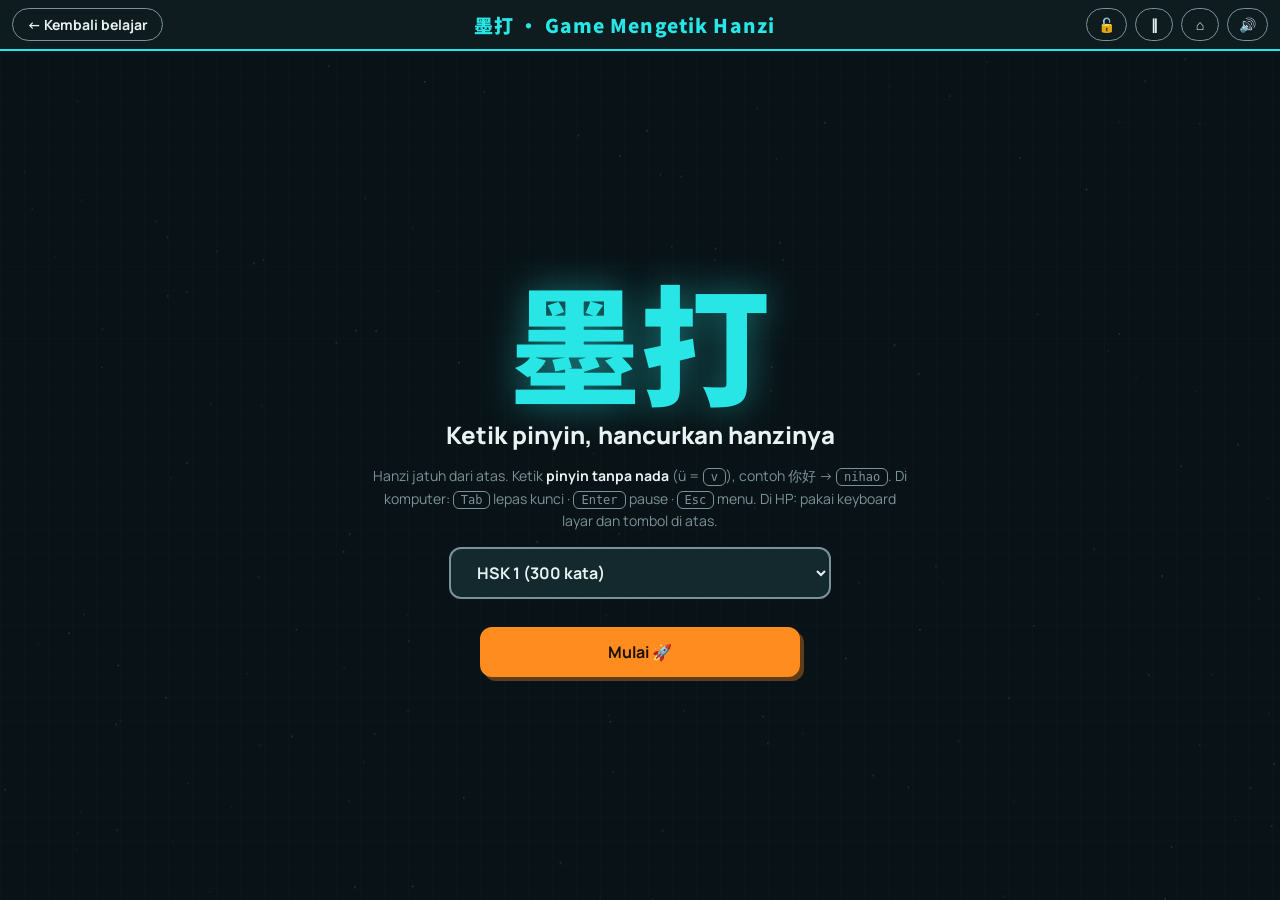
==== commit 5504ac9c: "Update game.html" ====
--- a/game.html
+++ b/game.html
@@ -60,6 +60,7 @@
       <select id="deck" aria-label="Pilih deck flashcard"><option>Memuat deck…</option></select>
       <p id="deckInfo"></p>
       <button class="zg-btn" id="start" disabled>Mulai 🚀</button>
+      <button class="zg-btn ghost" id="retry" hidden>Coba muat lagi</button>
     </div>
 
     <div id="zg-over" class="zg-panel hide">
@@ -113,62 +114,95 @@
   const s=base.replace(/^(tr|ml|min|mining)[\s_-]*/i,'').replace(/[_-]+/g,' ').toUpperCase();
   return s||'Umum';
 }
-async function fetchJSON(u){
-  const r=await fetch(u,{cache:'no-store'});if(!r.ok)throw new Error('HTTP '+r.status+' '+u);
-  return JSON.parse((await r.text()).replace(/^\uFEFF/,''));
-}
 const dedupe=cards=>{const seen=new Set();return cards.filter(c=>{const k=c.z+'|'+c.t;if(seen.has(k))return false;seen.add(k);return true})};
-
-let groups=[];   // [{category, decks:[{name,cards}]}]
-async function loadDecks(){
-  const idx=await fetchJSON('data/index.json');
-  if(!Array.isArray(idx)||!idx.length)throw new Error('index.json kosong');
-  const out=[];
-  for(const g of idx){
-    const decks=(await Promise.all((g.decks||[]).map(async f=>{
-      try{
-        const j=await fetchJSON('data/'+encodeURIComponent(f.replace(/\.json$/i,''))+'.json');
-        const cards=dedupe((Array.isArray(j)?j:[]).map(toCard).filter(Boolean));
-        return cards.length?{name:friendlyName(f),cards}:null;
-      }catch(e){console.warn(e);return null}
-    }))).filter(Boolean);
-    if(decks.length)out.push({category:g.category||'Lainnya',decks});
-  }
-  if(!out.length)throw new Error('tidak ada deck yang terbaca');
+const note=(msg,warn)=>{const n=$('#deckInfo');n.textContent=msg;n.className=warn?'zg-warn':''};
+
+// Coba beberapa lokasi folder data supaya tetap jalan di berbagai pengaturan hosting.
+async function fetchJSON(file){
+  let last;
+  for(const base of['data/','./data/','/data/']){
+    const url=base+file;
+    try{
+      const r=await fetch(url,{cache:'no-store'});
+      if(!r.ok)throw new Error('HTTP '+r.status+' ('+url+')');
+      return JSON.parse((await r.text()).replace(/^\uFEFF/,''));
+    }catch(e){last=e}
+  }
+  throw last;
+}
+
+let groups=[];   // [{category, decks:[{file,name,cards,err,p}]}]  — isi deck dimuat sesuai kebutuhan
+function normManifest(m){
+  if(m&&!Array.isArray(m)&&Array.isArray(m.categories))m=m.categories;
+  if(Array.isArray(m)&&m.length&&typeof m[0]==='string')m=[{category:'Deck',decks:m}];
+  if(!Array.isArray(m))throw new Error('format index.json tidak dikenali');
+  const out=m.map(g=>({category:g.category||'Lainnya',
+    decks:(g.decks||[]).map(d=>typeof d==='string'?d:(d.file||d.name)).filter(Boolean)
+      .map(f=>({file:f,name:friendlyName(f),cards:null,err:null,p:null}))})).filter(g=>g.decks.length);
+  if(!out.length)throw new Error('index.json kosong');
   return out;
 }
-
-// Pilihan di dropdown: satu deck, seluruh kategori, atau semua deck.
+function ensure(d){                                   // muat satu deck (di-cache; kalau gagal bisa dicoba lagi)
+  if(d.cards)return Promise.resolve(d);
+  if(!d.p)d.p=fetchJSON(d.file.replace(/\.json$/i,'')+'.json').then(j=>{
+    const cards=dedupe((Array.isArray(j)?j:[]).map(toCard).filter(Boolean));
+    if(!cards.length)throw new Error('tidak ada kartu yang bisa dimainkan di '+d.file);
+    d.cards=cards;d.err=null;return d;
+  }).catch(e=>{d.err=e.message||String(e);d.p=null;throw e});
+  return d.p;
+}
+function optLabel(v){
+  const cnt=ds=>ds.every(d=>d.cards)?' ('+dedupe(ds.flatMap(d=>d.cards)).length+' kata)':'';
+  if(v==='all'){const ds=groups.flatMap(g=>g.decks);return'Semua deck'+cnt(ds)}
+  const[k,a,b]=v.split(':'),g=groups[+a];
+  if(k==='c')return'Semua '+g.category+cnt(g.decks);
+  const d=g.decks[+b];return d.name+(d.cards?' ('+d.cards.length+' kata)':d.err?' ⚠':'');
+}
+const refreshLabels=()=>[...$('#deck').options].forEach(o=>{o.textContent=optLabel(o.value)});
 function buildSelect(){
-  const sel=$('#deck');let h='';
-  const total=dedupe(groups.flatMap(g=>g.decks.flatMap(d=>d.cards))).length;
-  if(groups.length>1)h+=`<option value="all">Semua deck (${total} kata)</option>`;
+  const sel=$('#deck');sel.innerHTML='';
+  const add=(parent,v)=>{const o=document.createElement('option');o.value=v;o.textContent=optLabel(v);parent.appendChild(o)};
+  if(groups.length>1)add(sel,'all');
   groups.forEach((g,gi)=>{
-    h+=`<optgroup label="${g.category}">`;
-    if(g.decks.length>1)h+=`<option value="c:${gi}">Semua ${g.category} (${dedupe(g.decks.flatMap(d=>d.cards)).length} kata)</option>`;
-    g.decks.forEach((d,di)=>{h+=`<option value="d:${gi}:${di}">${d.name} (${d.cards.length} kata)</option>`});
-    h+='</optgroup>';
+    const og=document.createElement('optgroup');og.label=g.category;sel.appendChild(og);
+    if(g.decks.length>1)add(og,'c:'+gi);
+    g.decks.forEach((d,di)=>add(og,'d:'+gi+':'+di));
   });
-  sel.innerHTML=h;
   const first=sel.querySelector('option[value^="d:"]');if(first)sel.value=first.value;
 }
-function pool(){
-  const v=$('#deck').value;
-  if(v==='all')return{name:'Semua deck',cards:dedupe(groups.flatMap(g=>g.decks.flatMap(d=>d.cards)))};
-  const[k,a,b]=v.split(':'),g=groups[+a];
-  if(k==='c')return{name:'Semua '+g.category,cards:dedupe(g.decks.flatMap(d=>d.cards))};
-  return{name:g.decks[+b].name,cards:g.decks[+b].cards};
+async function pool(){                                // kumpulkan kartu dari pilihan dropdown
+  const v=$('#deck').value;let ds,name;
+  if(v==='all'){ds=groups.flatMap(g=>g.decks);name='Semua deck'}
+  else{const[k,a,b]=v.split(':'),g=groups[+a];ds=k==='c'?g.decks:[g.decks[+b]];name=k==='c'?'Semua '+g.category:g.decks[+b].name}
+  await Promise.allSettled(ds.map(ensure));
+  const okd=ds.filter(d=>d.cards);
+  if(!okd.length)throw new Error(ds[0].file+' — '+(ds[0].err||'gagal dimuat'));
+  return{name,cards:dedupe(okd.flatMap(d=>d.cards)),failed:ds.length-okd.length};
 }
 
 const SAMPLE=[['你好','nǐ hǎo','halo'],['谢谢','xièxie','terima kasih'],['再见','zàijiàn','sampai jumpa'],['朋友','péngyou','teman'],['老师','lǎoshī','guru'],['学生','xuésheng','murid'],['中国','Zhōngguó','Tiongkok'],['水','shuǐ','air'],['茶','chá','teh'],['书','shū','buku'],['钱','qián','uang'],['吃','chī','makan'],['喝','hē','minum'],['看','kàn','melihat'],['爱','ài','cinta']]
   .map(([z,p,a])=>({z,p,a,t:typed(p)}));
 
-loadDecks().then(g=>{groups=g;buildSelect();$('#start').disabled=false})
-.catch(err=>{
-  console.warn(err);
-  groups=[{category:'Contoh',decks:[{name:'Kata contoh',cards:SAMPLE}]}];buildSelect();$('#start').disabled=false;
-  $('#deckInfo').innerHTML='<span class="zg-warn">data/index.json tidak terbaca</span> — memakai kata contoh. Buka lewat hosting atau server lokal (fetch tidak jalan kalau file dibuka langsung).';
-});
+async function init(){
+  $('#retry').hidden=true;$('#start').disabled=true;note('Memuat daftar deck…');
+  try{
+    groups=normManifest(await fetchJSON('index.json'));
+    buildSelect();$('#start').disabled=false;note('');
+    // muat semua deck di latar belakang supaya jumlah kata muncul; kegagalan satu deck tidak menghentikan yang lain
+    const all=groups.flatMap(g=>g.decks);
+    Promise.allSettled(all.map(d=>ensure(d).finally(refreshLabels))).then(()=>{
+      const bad=all.filter(d=>d.err);
+      if(bad.length)note(bad.length+' dari '+all.length+' deck gagal dimuat (contoh: '+bad[0].file+' — '+bad[0].err+'). Deck lain tetap bisa dimainkan.',true);
+    });
+  }catch(err){
+    console.warn(err);
+    groups=[{category:'Contoh',decks:[{file:'contoh',name:'Kata contoh',cards:SAMPLE,err:null,p:null}]}];
+    buildSelect();$('#start').disabled=false;$('#retry').hidden=false;
+    note('Gagal memuat data/index.json: '+(err.message||err)+(location.protocol==='file:'?' — halaman dibuka langsung dari file; jalankan lewat hosting/server lokal.':'')+' Sementara memakai kata contoh.',true);
+  }
+}
+$('#retry').onclick=init;
+init();
 
 /* ================= SUARA (WebAudio, tanpa file) ================= */
 let AC,mute=false;
@@ -206,13 +240,25 @@
 const cut=s=>s.length>30?s.slice(0,29)+'…':s;
 
 const preloadFont=cards=>document.fonts&&document.fonts.load('700 56px "Noto Sans SC"',[...new Set(cards.map(c=>c.z).join(''))].join('')).catch(()=>{});
-function start(){
-  kb.value='';kb.focus({preventScroll:true});             // fokus harus dalam sentuhan pengguna agar keyboard HP terbuka
-  const p=pool();preloadFont(p.cards);words=p.cards;deckName=p.name;
+function begin(p){
+  preloadFont(p.cards);words=p.cards;deckName=p.name;
   es=[];bs=[];ps=[];pops=[];tg=null;lives=3;score=0;level=1;kills=0;combo=0;best=0;ok=0;bad=0;time=0;spT=.5;
   st='play';paused=false;$('#zg-pause').textContent='‖';
   $('#zg-menu').classList.add('hide');$('#zg-over').classList.add('hide');
   music(true);
+}
+let starting=false;
+async function start(){
+  if(starting)return;starting=true;
+  kb.value='';kb.focus({preventScroll:true});             // fokus harus dalam sentuhan pengguna agar keyboard HP terbuka
+  const btn=$('#start');btn.disabled=true;btn.textContent='Memuat deck…';
+  try{
+    const p=await pool();begin(p);
+    if(p.failed)note(p.failed+' deck dalam pilihan ini gagal dimuat dan dilewati.',true);
+  }catch(e){
+    console.warn(e);kb.blur();toMenu();
+    note('Gagal memuat deck: '+(e.message||e)+'. Coba pilih deck lain atau tekan Mulai lagi.',true);
+  }finally{starting=false;btn.disabled=false;btn.textContent='Mulai 🚀'}
 }
 function toMenu(){
   kb.blur();st='menu';paused=false;music(false);
@@ -349,166 +395,6 @@
     ctx.globalAlpha=Math.min(1,q.l*1.2);ctx.textAlign='center';ctx.textBaseline='alphabetic';
     ctx.fillStyle=C.fg;ctx.font=`700 ${Math.max(14,18*K)}px Manrope,sans-serif`;ctx.fillText(q.p,q.x,y);
     if(q.a){ctx.fillStyle=C.cy;ctx.font=`600 ${Math.max(11,14*K)}px Manrope,sans-serif`;ctx.fillText(q.a,q.x,y+Math.max(15,20*K))}
-  }
-  ctx.globalAlpha=1;
-  drawShi============= */
-let AC,mute=false;
-function snd(f0,f1,d,v=.15,type='sine',nz=0){
-  if(mute)return;AC=AC||new(window.AudioContext||window.webkitAudioContext)();
-  const t=AC.currentTime,g=AC.createGain();
-  g.gain.setValueAtTime(v,t);g.gain.exponentialRampToValueAtTime(.001,t+d);g.connect(AC.destination);
-  if(nz){
-    const n=AC.sampleRate*d|0,b=AC.createBuffer(1,n,AC.sampleRate),a=b.getChannelData(0);
-    for(let i=0;i<n;i++)a[i]=Math.random()*2-1;
-    const s=AC.createBufferSource(),f=AC.createBiquadFilter();
-    s.buffer=b;f.type='lowpass';f.frequency.setValueAtTime(f0,t);f.frequency.exponentialRampToValueAtTime(Math.max(40,f1),t+d);
-    s.connect(f);f.connect(g);s.start(t);
-  }else{
-    const o=AC.createOscillator();o.type=type;o.frequency.setValueAtTime(f0,t);o.frequency.exponentialRampToValueAtTime(f1,t+d);
-    o.connect(g);o.start(t);o.stop(t+d);
-  }
-}
-const seq=(fs,gap,fn)=>fs.forEach((f,i)=>setTimeout(()=>fn(f),i*gap));
-const S={
-  shoot:()=>snd(900,300,.09,.1,'triangle'),hit:()=>snd(300,120,.08,.15),
-  boom:()=>snd(1500,60,.5,.5,'sine',1),err:()=>snd(160,100,.18,.1,'sawtooth'),
-  life:()=>snd(400,50,.6,.2,'sawtooth'),
-  up:()=>seq([523,659,784,1047],90,f=>snd(f,f,.1,.1,'square')),
-  over:()=>seq([392,330,262,196],200,f=>snd(f,f*.95,.22,.12,'sawtooth'))
-};
-const PENTA=[261.6,293.7,329.6,392,440,523.3];let musicT;
-const music=on=>{clearInterval(musicT);if(on)musicT=setInterval(()=>{if(st==='play'&&!paused)snd(PENTA[Math.random()*6|0],PENTA[Math.random()*6|0],1.6,.04)},1400)};
-$('#zg-sound').onclick=()=>{mute=!mute;$('#zg-sound').textContent=mute?'🔇':'🔊'};
-
-/* ================= STATE GAME ================= */
-let st='menu',paused=false,words=[],es=[],bs=[],ps=[],pops=[],tg=null,
-    lives,score,level,kills,combo,best,ok,bad,time,spT,deckName='',T=0;
-const R=(a,b)=>a+Math.random()*(b-a);
-const cut=s=>s.length>30?s.slice(0,29)+'…':s;
-
-const preloadFont=cards=>document.fonts&&document.fonts.load('700 56px "Noto Sans SC"',[...new Set(cards.map(c=>c.z).join(''))].join('')).catch(()=>{});
-function start(){
-  kb.value='';kb.focus({preventScroll:true});             // fokus harus dalam sentuhan pengguna agar keyboard HP terbuka
-  const p=pool();preloadFont(p.cards);words=p.cards;deckName=p.name;
-  es=[];bs=[];ps=[];pops=[];tg=null;lives=3;score=0;level=1;kills=0;combo=0;best=0;ok=0;bad=0;time=0;spT=.5;
-  st='play';paused=false;$('#zg-pause').textContent='‖';
-  $('#zg-menu').classList.add('hide');$('#zg-over').classList.add('hide');
-  music(true);
-}
-function toMenu(){
-  kb.blur();st='menu';paused=false;music(false);
-  $('#zg-over').classList.add('hide');$('#zg-menu').classList.remove('hide');
-}
-function spawn(){
-  const used=new Set(es.filter(e=>!e.dead).map(e=>e.t[0])),c=words.filter(w=>!used.has(w.t[0]));
-  if(!c.length)return;
-  const w=c[Math.random()*c.length|0],n=[...w.z].length,fs=Math.max(26,Math.min(56,W*.42/n));
-  ctx.font=`700 ${fs}px ${HZ}`;const hw=Math.max(ctx.measureText(w.z).width+36,84);
-  ctx.font='800 22px Manrope,sans-serif';const ew=Math.max(hw,ctx.measureText(w.t).width+20);   // lebar termasuk huruf pinyin di bawahnya
-  es.push({...w,fs,bw:hw,ew,bh:80,x:R(ew/2+20,Math.max(ew/2+21,W-ew/2-20)),y:-90,
-    sp:(26+level*5+R(0,12))*H/660,n:0,fin:false,dead:false,fl:0,ph:R(0,6.28)});
-}
-function key(ch){
-  if(!tg){
-    const c=es.filter(e=>!e.dead&&!e.fin&&e.t[0]===ch);
-    if(!c.length)return miss();
-    tg=c.reduce((a,b)=>b.y>a.y?b:a);
-  }
-  if(tg.t[tg.n]===ch){
-    tg.n++;ok++;combo++;best=Math.max(best,combo);score+=10*(1+(combo/10|0));
-    const last=tg.n===tg.t.length,p=tip();
-    bs.push({x:p[0],y:p[1],e:tg,last});S.shoot();
-    if(last){tg.fin=true;tg=null}
-  }else miss();
-}
-function miss(){bad++;combo=0;S.err()}
-function splat(x,y,n=22,col='#ffa028'){for(let i=0;i<n;i++){const a=R(0,6.28),v=R(40,260);ps.push({x,y,vx:Math.cos(a)*v,vy:Math.sin(a)*v,l:R(.35,.9),r:R(2,7),c:col})}}
-const shipXY=()=>[W/2,H-70];
-const ang=()=>{const[x,y]=shipXY();return tg&&!tg.dead?Math.atan2(tg.x-x,y-(tg.y+40)):0};
-const tip=()=>{const[x,y]=shipXY(),a=ang();return[x+Math.sin(a)*24,y-Math.cos(a)*24]};
-
-/* ================= UPDATE ================= */
-function update(dt){
-  for(const t of stars){t.y+=t.v*dt/H;if(t.y>1){t.y=0;t.x=Math.random()}}
-  if(st!=='play'||paused)return;
-  T+=dt;time+=dt;spT-=dt;
-  if(spT<=0){spawn();spT=Math.max(.8,2.8-level*.18)+R(0,.7)}
-  for(const e of es){
-    e.y+=e.sp*dt;e.fl=Math.max(0,e.fl-dt);
-    e.x+=Math.sin(T*1.4+e.ph)*14*dt;e.x=Math.max(e.ew/2+4,Math.min(W-e.ew/2-4,e.x));
-    if(!e.dead&&e.y+e.bh+22>H-100){
-      e.dead=true;if(tg===e)tg=null;lives--;combo=0;splat(e.x,e.y+40,40,'#ff3c3c');S.life();
-    }
-  }
-  for(let i=bs.length-1;i>=0;i--){
-    const b=bs[i];if(b.e.dead&&!b.last){bs.splice(i,1);continue}
-    const dx=b.e.x-b.x,dy=b.e.y+40-b.y,d=Math.hypot(dx,dy),s=1000*dt;
-    if(d<=s){
-      bs.splice(i,1);b.e.fl=.12;splat(b.e.x,b.e.y+40,6,'#ffdc78');S.hit();
-      if(b.last&&!b.e.dead){
-        b.e.dead=true;splat(b.e.x,b.e.y+40,34);S.boom();score+=50*b.e.t.length;
-        // setelah hancur, tampilkan pinyin bernada + arti supaya tetap belajar
-        pops.push({x:Math.max(110,Math.min(W-110,b.e.x)),y:b.e.y+40,l:1.8,p:b.e.p,a:cut(b.e.a)});
-        if(++kills%10===0){level++;S.up()}
-      }
-    }else{b.x+=dx/d*s;b.y+=dy/d*s}
-  }
-  es=es.filter(e=>!e.dead);
-  for(let i=ps.length-1;i>=0;i--){const p=ps[i];p.x+=p.vx*dt;p.y+=p.vy*dt;p.vx*=.96;p.vy*=.96;if((p.l-=dt)<=0)ps.splice(i,1)}
-  for(let i=pops.length-1;i>=0;i--)if((pops[i].l-=dt)<=0)pops.splice(i,1);
-  if(lives<=0)over();
-}
-function over(){
-  kb.blur();st='over';music(false);S.over();
-  const wpm=time>3?ok/5/(time/60):0,acc=ok+bad?100*ok/(ok+bad):100;
-  $('#overDeck').textContent='Deck: '+deckName;
-  $('#stats').innerHTML=[['Skor',score],['Level',level],['Kata',kills],['WPM',wpm.toFixed(0)],['Akurasi',acc.toFixed(0)+'%'],['Combo maks',best]]
-    .map(([k,v])=>`<div><span>${k}</span>${v}</div>`).join('');
-  $('#zg-over').classList.remove('hide');
-}
-
-/* ================= GAMBAR ================= */
-function rr(x,y,w,h,r){ctx.beginPath();ctx.roundRect?ctx.roundRect(x,y,w,h,r):ctx.rect(x,y,w,h)}
-const touch=matchMedia('(pointer:coarse)').matches;
-function drawShip(){
-  const[x,y]=shipXY(),pts=[[0,-22],[14,16],[0,8],[-14,16]];
-  ctx.save();ctx.translate(x,y);ctx.rotate(ang());ctx.strokeStyle=C.cy;ctx.lineWidth=2.5;ctx.lineJoin='round';
-  ctx.beginPath();pts.forEach(([px,py],i)=>i?ctx.lineTo(px,py):ctx.moveTo(px,py));ctx.closePath();ctx.stroke();
-  ctx.fillStyle=C.cy;ctx.beginPath();ctx.arc(0,0,3,0,6.3);ctx.fill();ctx.restore();
-}
-function draw(){
-  ctx.fillStyle=C.bg;ctx.fillRect(0,0,W,H);
-  ctx.strokeStyle=C.grid;ctx.lineWidth=1;ctx.beginPath();
-  for(let x=0;x<W;x+=24){ctx.moveTo(x+.5,0);ctx.lineTo(x+.5,H)}
-  for(let y=0;y<H;y+=24){ctx.moveTo(0,y+.5);ctx.lineTo(W,y+.5)}
-  ctx.stroke();
-  for(const t of stars){const c=Math.round(60+t.v*4);ctx.fillStyle=`rgb(${c},${c},${c+20})`;ctx.fillRect(t.x*W,t.y*H,1.6,1.6)}
-  if(st==='menu')return;
-
-  for(const e of es){
-    const lock=e===tg,l=e.x-e.bw/2,k=e.n/e.t.length;
-    rr(l,e.y,e.bw,e.bh,8);ctx.fillStyle=e.fl>0?'rgba(255,255,255,.28)':'rgba(0,0,0,.62)';ctx.fill();
-    ctx.strokeStyle=lock?C.yl:C.ac;ctx.lineWidth=lock?3:1.5;ctx.stroke();
-    // hanzi memudar putih → oranye seiring huruf yang benar
-    ctx.fillStyle=`rgb(255,${Math.round(255-105*k)},${Math.round(255-225*k)})`;
-    ctx.font=`700 ${e.fs}px ${HZ}`;ctx.textAlign='center';ctx.textBaseline='middle';ctx.fillText(e.z,e.x,e.y+e.bh/2+2);
-    ctx.fillStyle=C.ac;ctx.font='800 22px Manrope,sans-serif';ctx.textBaseline='top';
-    ctx.fillText(e.t.slice(0,e.n),e.x,e.y+e.bh+6);                // huruf yang sudah benar
-    if(lock){
-      const[sx,sy]=shipXY();ctx.strokeStyle='rgba(40,230,230,.35)';ctx.lineWidth=1;
-      ctx.beginPath();ctx.moveTo(sx,sy-22);ctx.lineTo(e.x,e.y+e.bh);ctx.stroke();
-    }
-  }
-  for(const b of bs){ctx.fillStyle='#fff0a0';ctx.beginPath();ctx.arc(b.x,b.y,3.5,0,6.3);ctx.fill()}
-  for(const p of ps){ctx.globalAlpha=Math.min(1,p.l*2);ctx.fillStyle=p.c;ctx.beginPath();ctx.arc(p.x,p.y,p.r,0,6.3);ctx.fill()}
-  ctx.globalAlpha=1;
-
-  // pinyin + arti setelah kata hancur
-  for(const q of pops){
-    const y=q.y-(1.8-q.l)*30;
-    ctx.globalAlpha=Math.min(1,q.l*1.2);ctx.textAlign='center';ctx.textBaseline='alphabetic';
-    ctx.fillStyle=C.fg;ctx.font='700 18px Manrope,sans-serif';ctx.fillText(q.p,q.x,y);
-    if(q.a){ctx.fillStyle=C.cy;ctx.font='600 14px Manrope,sans-serif';ctx.fillText(q.a,q.x,y+20)}
   }
   ctx.globalAlpha=1;
   drawShip();
